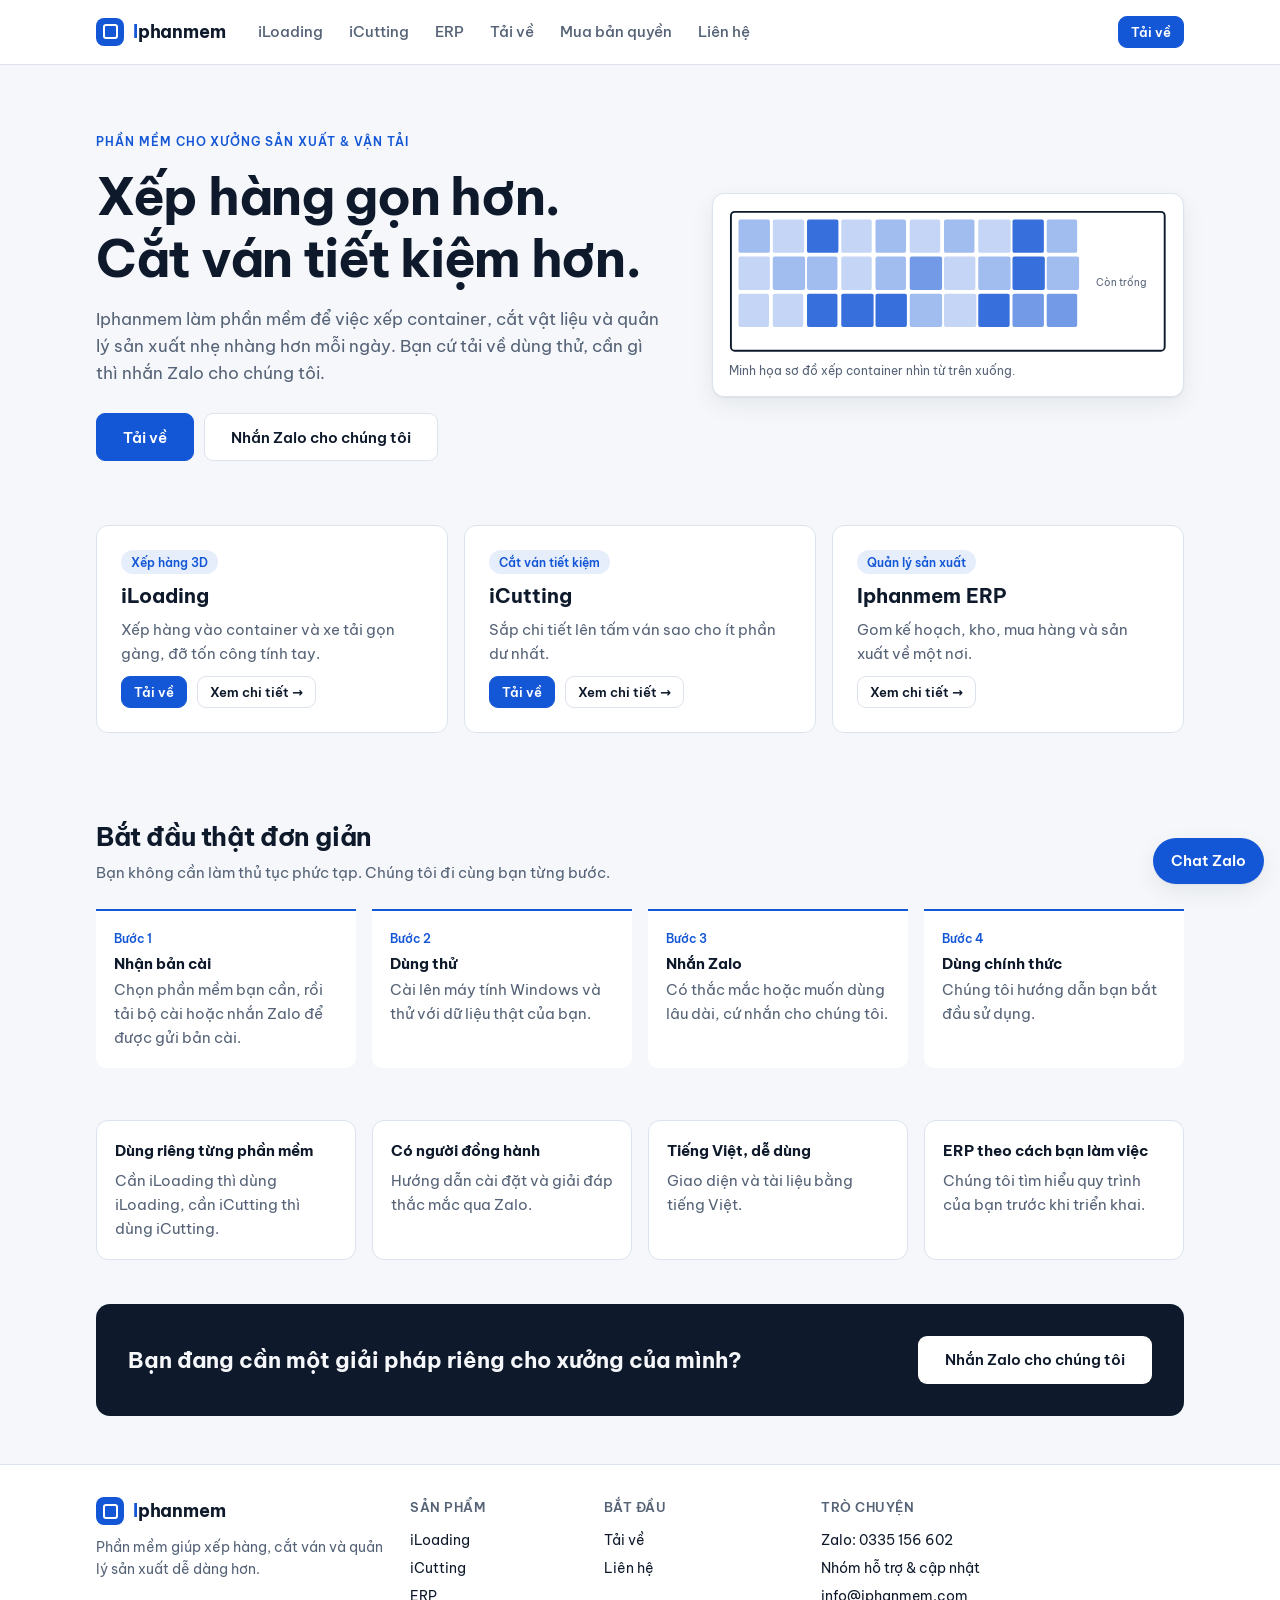
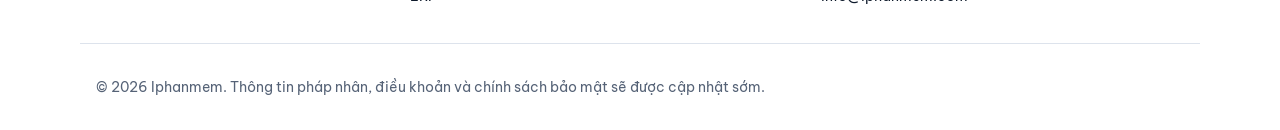
==== iphanmem-website/index.html @ 7099419e "website: them lien ket nhom Zalo ho tro va cap nhat (footer + trang lien he) Co-Authored-By: Claude " ====
<!doctype html>
<html lang="vi">
<head>
<meta charset="utf-8">
<meta name="viewport" content="width=device-width,initial-scale=1,viewport-fit=cover">
<title>Iphanmem | Phần mềm xếp hàng, cắt ván và quản lý sản xuất</title>
<meta name="description" content="Iphanmem làm phần mềm iLoading xếp container, iCutting cắt ván tiết kiệm và ERP quản lý sản xuất. Tải về dùng thử, cần gì nhắn Zalo.">
<link rel="canonical" href="https://iphanmem.com/">
<meta property="og:type" content="website"><meta property="og:locale" content="vi_VN">
<meta property="og:title" content="Iphanmem | Phần mềm xếp hàng, cắt ván và quản lý sản xuất"><meta property="og:description" content="Iphanmem làm phần mềm iLoading xếp container, iCutting cắt ván tiết kiệm và ERP quản lý sản xuất. Tải về dùng thử, cần gì nhắn Zalo."><meta property="og:url" content="https://iphanmem.com/">
<link rel="icon" href="favicon.svg" type="image/svg+xml">
<link rel="preconnect" href="https://fonts.googleapis.com"><link rel="preconnect" href="https://fonts.gstatic.com" crossorigin>
<link rel="stylesheet" href="https://fonts.googleapis.com/css2?family=Be+Vietnam+Pro:wght@400;500;600;700&family=JetBrains+Mono:wght@400;500&display=swap">
<link rel="stylesheet" href="style.css">
<script>document.documentElement.classList.add('js')</script>
</head>
<body>
<header class="site-h"><div class="wrap">
  <a class="logo" href="index.html"><i></i><span><b>I</b>phanmem</span></a>
  <nav id="nav" aria-label="Điều hướng chính"><a href="loading.html">iLoading</a><a href="cutting.html">iCutting</a><a href="erp.html">ERP</a><a href="download.html">Tải về</a><a href="mua.html">Mua bản quyền</a><a href="contact.html">Liên hệ</a></nav>
  <a class="btn primary sm cta-h" href="download.html">Tải về</a>
  <button class="btn sm menu-btn" aria-label="Mở menu" aria-expanded="false" aria-controls="nav">Menu</button>
</div></header>
<main>

<div class="wrap hero">
  <div>
    <span class="eyebrow">Phần mềm cho xưởng sản xuất &amp; vận tải</span>
    <h1>Xếp hàng gọn hơn. Cắt ván tiết kiệm hơn.</h1>
    <p class="lead">Iphanmem làm phần mềm để việc xếp container, cắt vật liệu và quản lý sản xuất nhẹ nhàng hơn mỗi ngày. Bạn cứ tải về dùng thử, cần gì thì nhắn Zalo cho chúng tôi.</p>
    <div class="row" style="margin-top:26px"><a class="btn primary lg" href="download.html">Tải về</a><a class="btn lg" href="https://zalo.me/0335156602" target="_blank" rel="noopener">Nhắn Zalo cho chúng tôi</a></div>
  </div>
  <div class="card viz"><svg viewBox="0 0 460 150" role="img" aria-label="Sơ đồ nhìn từ trên xuống của một container được xếp kiện"><rect x="2" y="2" width="456" height="146" rx="4" fill="var(--surface)" stroke="var(--ink)" stroke-width="2"/><rect x="10" y="10" width="33" height="35" rx="2" fill="var(--accent)" fill-opacity="0.4"/><rect x="10" y="49" width="33" height="35" rx="2" fill="var(--accent)" fill-opacity="0.25"/><rect x="10" y="88" width="32" height="35" rx="2" fill="var(--accent)" fill-opacity="0.25"/><rect x="46" y="10" width="33" height="35" rx="2" fill="var(--accent)" fill-opacity="0.25"/><rect x="46" y="49" width="34" height="35" rx="2" fill="var(--accent)" fill-opacity="0.4"/><rect x="46" y="88" width="32" height="35" rx="2" fill="var(--accent)" fill-opacity="0.25"/><rect x="82" y="10" width="33" height="35" rx="2" fill="var(--accent)" fill-opacity="0.85"/><rect x="82" y="49" width="32" height="35" rx="2" fill="var(--accent)" fill-opacity="0.4"/><rect x="82" y="88" width="32" height="35" rx="2" fill="var(--accent)" fill-opacity="0.85"/><rect x="118" y="10" width="32" height="35" rx="2" fill="var(--accent)" fill-opacity="0.25"/><rect x="118" y="49" width="32" height="35" rx="2" fill="var(--accent)" fill-opacity="0.25"/><rect x="118" y="88" width="34" height="35" rx="2" fill="var(--accent)" fill-opacity="0.85"/><rect x="154" y="10" width="32" height="35" rx="2" fill="var(--accent)" fill-opacity="0.4"/><rect x="154" y="49" width="32" height="35" rx="2" fill="var(--accent)" fill-opacity="0.4"/><rect x="154" y="88" width="33" height="35" rx="2" fill="var(--accent)" fill-opacity="0.85"/><rect x="190" y="10" width="32" height="35" rx="2" fill="var(--accent)" fill-opacity="0.25"/><rect x="190" y="49" width="34" height="35" rx="2" fill="var(--accent)" fill-opacity="0.6"/><rect x="190" y="88" width="34" height="35" rx="2" fill="var(--accent)" fill-opacity="0.4"/><rect x="226" y="10" width="32" height="35" rx="2" fill="var(--accent)" fill-opacity="0.4"/><rect x="226" y="49" width="33" height="35" rx="2" fill="var(--accent)" fill-opacity="0.25"/><rect x="226" y="88" width="34" height="35" rx="2" fill="var(--accent)" fill-opacity="0.25"/><rect x="262" y="10" width="34" height="35" rx="2" fill="var(--accent)" fill-opacity="0.25"/><rect x="262" y="49" width="34" height="35" rx="2" fill="var(--accent)" fill-opacity="0.4"/><rect x="262" y="88" width="33" height="35" rx="2" fill="var(--accent)" fill-opacity="0.85"/><rect x="298" y="10" width="33" height="35" rx="2" fill="var(--accent)" fill-opacity="0.85"/><rect x="298" y="49" width="34" height="35" rx="2" fill="var(--accent)" fill-opacity="0.85"/><rect x="298" y="88" width="33" height="35" rx="2" fill="var(--accent)" fill-opacity="0.6"/><rect x="334" y="10" width="32" height="35" rx="2" fill="var(--accent)" fill-opacity="0.4"/><rect x="334" y="49" width="34" height="35" rx="2" fill="var(--accent)" fill-opacity="0.4"/><rect x="334" y="88" width="32" height="35" rx="2" fill="var(--accent)" fill-opacity="0.6"/><text x="412" y="80" text-anchor="middle">Còn trống</text></svg><div class="cap">Minh họa sơ đồ xếp container nhìn từ trên xuống.</div></div>
</div>
<div class="wrap sec" style="padding-top:16px"><div class="grid g3"><div class="card pcard"><span class="pill">Xếp hàng 3D</span><h3>iLoading</h3><p class="muted">Xếp hàng vào container và xe tải gọn gàng, đỡ tốn công tính tay.</p><div class="row" style="margin-top:auto"><a class="btn primary sm" href="download.html#loading">Tải về</a><a class="btn sm" href="loading.html">Xem chi tiết →</a></div></div><div class="card pcard"><span class="pill">Cắt ván tiết kiệm</span><h3>iCutting</h3><p class="muted">Sắp chi tiết lên tấm ván sao cho ít phần dư nhất.</p><div class="row" style="margin-top:auto"><a class="btn primary sm" href="download.html#cutting">Tải về</a><a class="btn sm" href="cutting.html">Xem chi tiết →</a></div></div><div class="card pcard"><span class="pill">Quản lý sản xuất</span><h3>Iphanmem ERP</h3><p class="muted">Gom kế hoạch, kho, mua hàng và sản xuất về một nơi.</p><div class="row" style="margin-top:auto"><a class="btn sm" href="erp.html">Xem chi tiết →</a></div></div></div></div>
<div class="wrap sec">
  <h2>Bắt đầu thật đơn giản</h2>
  <p class="sub">Bạn không cần làm thủ tục phức tạp. Chúng tôi đi cùng bạn từng bước.</p>
  <ol class="steps">
    <li><b>Nhận bản cài</b><span>Chọn phần mềm bạn cần, rồi tải bộ cài hoặc nhắn Zalo để được gửi bản cài.</span></li>
    <li><b>Dùng thử</b><span>Cài lên máy tính Windows và thử với dữ liệu thật của bạn.</span></li>
    <li><b>Nhắn Zalo</b><span>Có thắc mắc hoặc muốn dùng lâu dài, cứ nhắn cho chúng tôi.</span></li>
    <li><b>Dùng chính thức</b><span>Chúng tôi hướng dẫn bạn bắt đầu sử dụng.</span></li>
  </ol>
</div>
<div class="wrap sec" style="padding-top:8px"><div class="grid g4">
  <div class="card feat"><b>Dùng riêng từng phần mềm</b><span>Cần iLoading thì dùng iLoading, cần iCutting thì dùng iCutting.</span></div>
  <div class="card feat"><b>Có người đồng hành</b><span>Hướng dẫn cài đặt và giải đáp thắc mắc qua Zalo.</span></div>
  <div class="card feat"><b>Tiếng Việt, dễ dùng</b><span>Giao diện và tài liệu bằng tiếng Việt.</span></div>
  <div class="card feat"><b>ERP theo cách bạn làm việc</b><span>Chúng tôi tìm hiểu quy trình của bạn trước khi triển khai.</span></div>
</div></div>
<div class="wrap"><div class="band"><h2>Bạn đang cần một giải pháp riêng cho xưởng của mình?</h2><a class="btn lg" href="https://zalo.me/0335156602" target="_blank" rel="noopener">Nhắn Zalo cho chúng tôi</a></div></div>

</main>
<footer class="foot">
  <div class="wrap">
    <div><a class="logo" style="padding:0" href="index.html"><i></i><span><b>I</b>phanmem</span></a>
      <p class="muted" style="margin-top:10px;max-width:34ch">Phần mềm giúp xếp hàng, cắt ván và quản lý sản xuất dễ dàng hơn.</p></div>
    <div><h4>Sản phẩm</h4><a href="loading.html">iLoading</a><a href="cutting.html">iCutting</a><a href="erp.html">ERP</a></div>
    <div><h4>Bắt đầu</h4><a href="download.html">Tải về</a><a href="contact.html">Liên hệ</a></div>
    <div><h4>Trò chuyện</h4><a href="https://zalo.me/0335156602" target="_blank" rel="noopener">Zalo: 0335 156 602</a><a href="https://zalo.me/g/lzfrenrwcuc4qvryt96q" target="_blank" rel="noopener">Nhóm hỗ trợ &amp; cập nhật</a><a href="mailto:info@iphanmem.com">info@iphanmem.com</a></div>
  </div>
  <div class="wrap legal">© 2026 Iphanmem. Thông tin pháp nhân, điều khoản và chính sách bảo mật sẽ được cập nhật sớm.</div>
</footer>
<a class="zalo-fab" href="https://zalo.me/0335156602" target="_blank" rel="noopener" aria-label="Nhắn Zalo cho Iphanmem">Chat Zalo</a>
<script src="script.js" defer></script>
</body>
</html>
---- iphanmem-website/style.css ----
/* Iphanmem — giao diện B2B: nền sáng, chữ đậm, màu nhấn xanh dương. Mọi màu là token; có bản tối theo hệ điều hành. */
:root{
  --bg:#f5f7fa; --surface:#fff; --surface2:#eef2f7; --ink:#0e1a2b; --muted:#566377; --line:#dde3ec;
  --accent:#1457d6; --accent-ink:#fff; --accent-soft:#e6eefc; --good:#0f7a4a; --good-bg:#e1f4ea;
  --shadow:0 1px 2px rgba(14,26,43,.06),0 8px 24px rgba(14,26,43,.07);
  --sans:'Be Vietnam Pro',system-ui,-apple-system,'Segoe UI',Roboto,sans-serif;
  --mono:'JetBrains Mono',ui-monospace,Consolas,monospace;
}
@media (prefers-color-scheme:dark){:root:not([data-theme="light"]){
  --bg:#0b121c; --surface:#131c29; --surface2:#1a2535; --ink:#e8eef7; --muted:#97a5ba; --line:#243349;
  --accent:#6a9bff; --accent-ink:#07142b; --accent-soft:#16294a; --good:#4fd18b; --good-bg:#11301f;
  --shadow:0 1px 2px rgba(0,0,0,.4),0 8px 24px rgba(0,0,0,.3); color-scheme:dark}}
:root[data-theme="dark"]{
  --bg:#0b121c; --surface:#131c29; --surface2:#1a2535; --ink:#e8eef7; --muted:#97a5ba; --line:#243349;
  --accent:#6a9bff; --accent-ink:#07142b; --accent-soft:#16294a; --good:#4fd18b; --good-bg:#11301f;
  --shadow:0 1px 2px rgba(0,0,0,.4),0 8px 24px rgba(0,0,0,.3); color-scheme:dark}
*{box-sizing:border-box}
html{scroll-behavior:smooth}
body{margin:0;background:var(--bg);color:var(--ink);font:400 15px/1.6 var(--sans)}
a{color:inherit;text-decoration:none}
h1,h2,h3{margin:0;line-height:1.2;text-wrap:balance}
p{margin:0}
img,svg{max-width:100%}
:focus-visible{outline:2px solid var(--accent);outline-offset:2px}
.wrap{max-width:1120px;margin-inline:auto;padding-inline:16px}
.muted{color:var(--muted)}
.eyebrow{font-size:12px;font-weight:600;letter-spacing:.08em;text-transform:uppercase;color:var(--accent)}
.mono{font-family:var(--mono);font-size:13px}
/* header */
.site-h{background:var(--surface);border-bottom:1px solid var(--line);position:sticky;top:0;z-index:10}
.site-h .wrap{display:flex;align-items:center;gap:20px;height:64px}
.logo{display:flex;align-items:center;gap:9px;font-weight:700;font-size:18px;letter-spacing:-.01em}
.logo i{width:28px;height:28px;border-radius:8px;background:var(--accent);display:grid;place-items:center}
.logo i::after{content:"";width:11px;height:11px;border:2px solid var(--accent-ink);border-radius:3px}
.logo b{color:var(--accent);font-weight:700}
.site-h nav{display:flex;gap:2px;flex:1}
.site-h nav a{padding:7px 12px;border-radius:8px;color:var(--muted);font-weight:500}
.site-h nav a:hover,.site-h nav a[aria-current]{color:var(--ink);background:var(--surface2)}
.site-h .menu-btn{display:none;margin-left:auto}
@media(max-width:820px){
  .site-h .menu-btn{display:inline-flex}
  .site-h .wrap{flex-wrap:wrap;height:auto;min-height:64px;padding-block:10px}
  .site-h nav{display:none;order:3;flex-basis:100%;flex-direction:column}
  .site-h nav.open{display:flex}
  .site-h .cta-h{display:none}
}
/* nút */
.btn{display:inline-flex;align-items:center;justify-content:center;gap:6px;height:40px;padding:0 18px;border-radius:9px;border:1px solid var(--line);background:var(--surface);color:var(--ink);font:600 14px var(--sans);cursor:pointer;white-space:nowrap}
.btn:hover{border-color:var(--accent)}
.btn.primary{background:var(--accent);border-color:var(--accent);color:var(--accent-ink)}
.btn.primary:hover{filter:brightness(1.08)}
.btn.lg{height:48px;padding:0 26px;font-size:15px}
.btn.sm{height:32px;padding:0 12px;font-size:13px}
.row{display:flex;gap:10px;flex-wrap:wrap;align-items:center}
.pill{display:inline-flex;align-items:center;height:24px;padding:0 10px;border-radius:99px;font-size:12px;font-weight:600;background:var(--accent-soft);color:var(--accent)}
/* bố cục */
.hero{padding-block:64px 48px;display:grid;grid-template-columns:minmax(0,1.1fr) minmax(0,.9fr);gap:40px;align-items:center}
.hero h1{font-size:clamp(32px,5vw,52px);font-weight:700;letter-spacing:-.025em;margin:12px 0 16px}
.hero .lead{font-size:17px;color:var(--muted);max-width:52ch}
.hero.compact{padding-block:48px 24px}
@media(max-width:860px){.hero{grid-template-columns:minmax(0,1fr);padding-block:36px 24px}}
.sec{padding-block:44px}
.sec h2{font-size:26px;font-weight:700;letter-spacing:-.015em;margin-bottom:8px}
.sec .sub{color:var(--muted);margin-bottom:24px;max-width:62ch}
.grid{display:grid;gap:16px}
.g2{grid-template-columns:repeat(2,minmax(0,1fr))}
.g3{grid-template-columns:repeat(3,minmax(0,1fr))}
.g4{grid-template-columns:repeat(4,minmax(0,1fr))}
@media(max-width:860px){.g3,.g4{grid-template-columns:repeat(2,minmax(0,1fr))}}
@media(max-width:600px){.g2,.g3,.g4{grid-template-columns:minmax(0,1fr)}}
.card{background:var(--surface);border:1px solid var(--line);border-radius:12px}
.card.pad{padding:22px}
.pcard{padding:24px;display:flex;flex-direction:column;gap:10px}
.pcard h3{font-size:20px}
.pcard .pill{align-self:flex-start}
.pcard .btn{align-self:flex-start;margin-top:auto}
.feat{padding:18px;display:flex;flex-direction:column;gap:6px}
.feat b{font-size:15px}
.feat span{color:var(--muted)}
.viz{padding:16px;box-shadow:var(--shadow)}
.viz svg{display:block;width:100%;height:auto}
.viz .cap{font-size:12px;color:var(--muted);margin-top:8px}
.steps{display:grid;grid-template-columns:repeat(4,minmax(0,1fr));gap:16px;list-style:none;padding:0;margin:0;counter-reset:s}
@media(max-width:860px){.steps{grid-template-columns:repeat(2,minmax(0,1fr))}}
@media(max-width:600px){.steps{grid-template-columns:minmax(0,1fr)}}
.steps li{counter-increment:s;padding:18px;border-top:2px solid var(--accent);background:var(--surface);border-radius:0 0 10px 10px}
.steps li::before{content:"Bước " counter(s);display:block;font-size:12px;font-weight:600;color:var(--accent);margin-bottom:4px}
.steps b{display:block;margin-bottom:2px}
.steps span{color:var(--muted)}
.band{background:var(--ink);color:var(--bg);border-radius:14px;padding:32px;display:flex;gap:20px;justify-content:space-between;align-items:center;flex-wrap:wrap}
.band h2{font-size:22px;margin:0}
.band .btn{border-color:transparent}
.ph{border:1.5px dashed var(--line);border-radius:12px;padding:28px;color:var(--muted);text-align:center;background:var(--surface2)}
.ph b{color:var(--ink)}
table{border-collapse:collapse;width:100%}
td,th{padding:10px 14px;text-align:left;border-top:1px solid var(--line)}
tr:first-child td{border-top:0}
td:first-child{color:var(--muted);width:38%}
details{border-bottom:1px solid var(--line);padding:14px 0}
details summary{cursor:pointer;font-weight:600}
details p{color:var(--muted);margin-top:8px;max-width:70ch}
/* bảng giá */
.seg{display:inline-flex;background:var(--surface2);border-radius:10px;padding:3px;gap:2px;flex-wrap:wrap}
.seg button{border:0;background:transparent;color:var(--muted);font:600 13.5px var(--sans);height:34px;padding:0 15px;border-radius:8px;cursor:pointer}
.seg button.on{background:var(--surface);color:var(--ink);box-shadow:var(--shadow)}
.js .panel:not(.on){display:none}
.bar-row{display:flex;justify-content:space-between;gap:12px;flex-wrap:wrap;align-items:center;margin-bottom:20px}
.plan{padding:24px;display:flex;flex-direction:column;gap:12px}
.plan.hl{border-color:var(--accent);box-shadow:0 0 0 1px var(--accent)}
.plan .price{font-size:30px;font-weight:700;letter-spacing:-.02em;font-variant-numeric:tabular-nums}
.plan .price small{font-size:13px;color:var(--muted);font-weight:500;letter-spacing:0}
.plan ul{list-style:none;padding:0;margin:0;display:grid;gap:8px}
.plan li{padding-left:22px;position:relative}
.plan li::before{content:"";position:absolute;left:3px;top:.5em;width:9px;height:5px;border-left:2px solid var(--accent);border-bottom:2px solid var(--accent);transform:rotate(-45deg)}
.plan .btn{margin-top:auto}
.old{color:var(--muted);text-decoration:line-through;font-size:13px}
/* form */
form.card{display:grid;gap:14px}
label.f{display:grid;gap:5px;font-weight:500;font-size:13.5px}
input,select,textarea{font:inherit;color:var(--ink);background:var(--surface);border:1px solid var(--line);border-radius:8px;padding:9px 12px;width:100%;max-width:100%}
.notice{padding:12px 16px;border-radius:10px;background:var(--accent-soft);color:var(--accent);font-weight:500}
/* footer */
.foot{margin-top:48px;border-top:1px solid var(--line);background:var(--surface)}
.foot .wrap{padding-block:32px;display:grid;grid-template-columns:1.4fr repeat(3,1fr);gap:24px;font-size:14px}
@media(max-width:700px){.foot .wrap{grid-template-columns:minmax(0,1fr) minmax(0,1fr)}}
.foot h4{margin:0 0 8px;font-size:13px;color:var(--muted);font-weight:600;letter-spacing:.04em;text-transform:uppercase}
.foot a{display:block;padding:3px 0;color:var(--ink)}
.foot a:hover{color:var(--accent)}
.legal{border-top:1px solid var(--line);padding-block:14px;color:var(--muted);font-size:13px}
svg text{font-family:var(--sans);fill:var(--muted);font-size:11px}
@media(prefers-reduced-motion:reduce){html{scroll-behavior:auto}}
/* giá IB và trang tải xuống */
.logo b{color:var(--accent)}
.ibprice{font-size:15px;color:var(--muted);font-weight:500}
.ibprice span{font-size:34px;font-weight:700;color:var(--ink);letter-spacing:-.02em;margin-left:4px}
.meta{display:grid;grid-template-columns:repeat(2,minmax(0,1fr));gap:12px 16px;margin:16px 0}
.meta div{min-width:0}
.meta dt{font-size:12px;color:var(--muted)}
.meta dd{margin:0;font-weight:600;font-variant-numeric:tabular-nums}
.hashrow{display:flex;gap:10px;align-items:center;flex-wrap:wrap;padding:10px 12px;background:var(--surface2);border-radius:8px}
.hashrow code{flex:1;min-width:0;overflow-wrap:anywhere}
.btn[aria-disabled="true"]{opacity:.55;pointer-events:none}
.rel ul{margin:8px 0 0;padding-left:18px}
.code{margin:16px 0 0;padding:14px 16px;background:var(--surface2);border:1px solid var(--line);border-radius:10px;overflow-x:auto}
.rel{scroll-margin-top:84px}
/* nút Zalo nổi */
.zalo-fab{position:fixed;right:16px;bottom:calc(16px + env(safe-area-inset-bottom,0px));z-index:15;background:var(--accent);color:var(--accent-ink);font-weight:600;padding:11px 18px;border-radius:99px;box-shadow:var(--shadow)}
.zalo-fab:hover{filter:brightness(1.08)}
/* chân trang: không để email dài làm tràn ngang trên điện thoại */
.foot .wrap>div{min-width:0}
.foot .wrap{grid-template-columns:1.2fr .7fr .8fr 1.5fr}
@media(max-width:900px){.foot .wrap{grid-template-columns:repeat(2,minmax(0,1fr))}}
@media(max-width:520px){.foot .wrap{grid-template-columns:minmax(0,1fr)}.foot a{overflow-wrap:anywhere}}
.foot .wrap.legal{display:block}
.foot a.logo{display:flex}
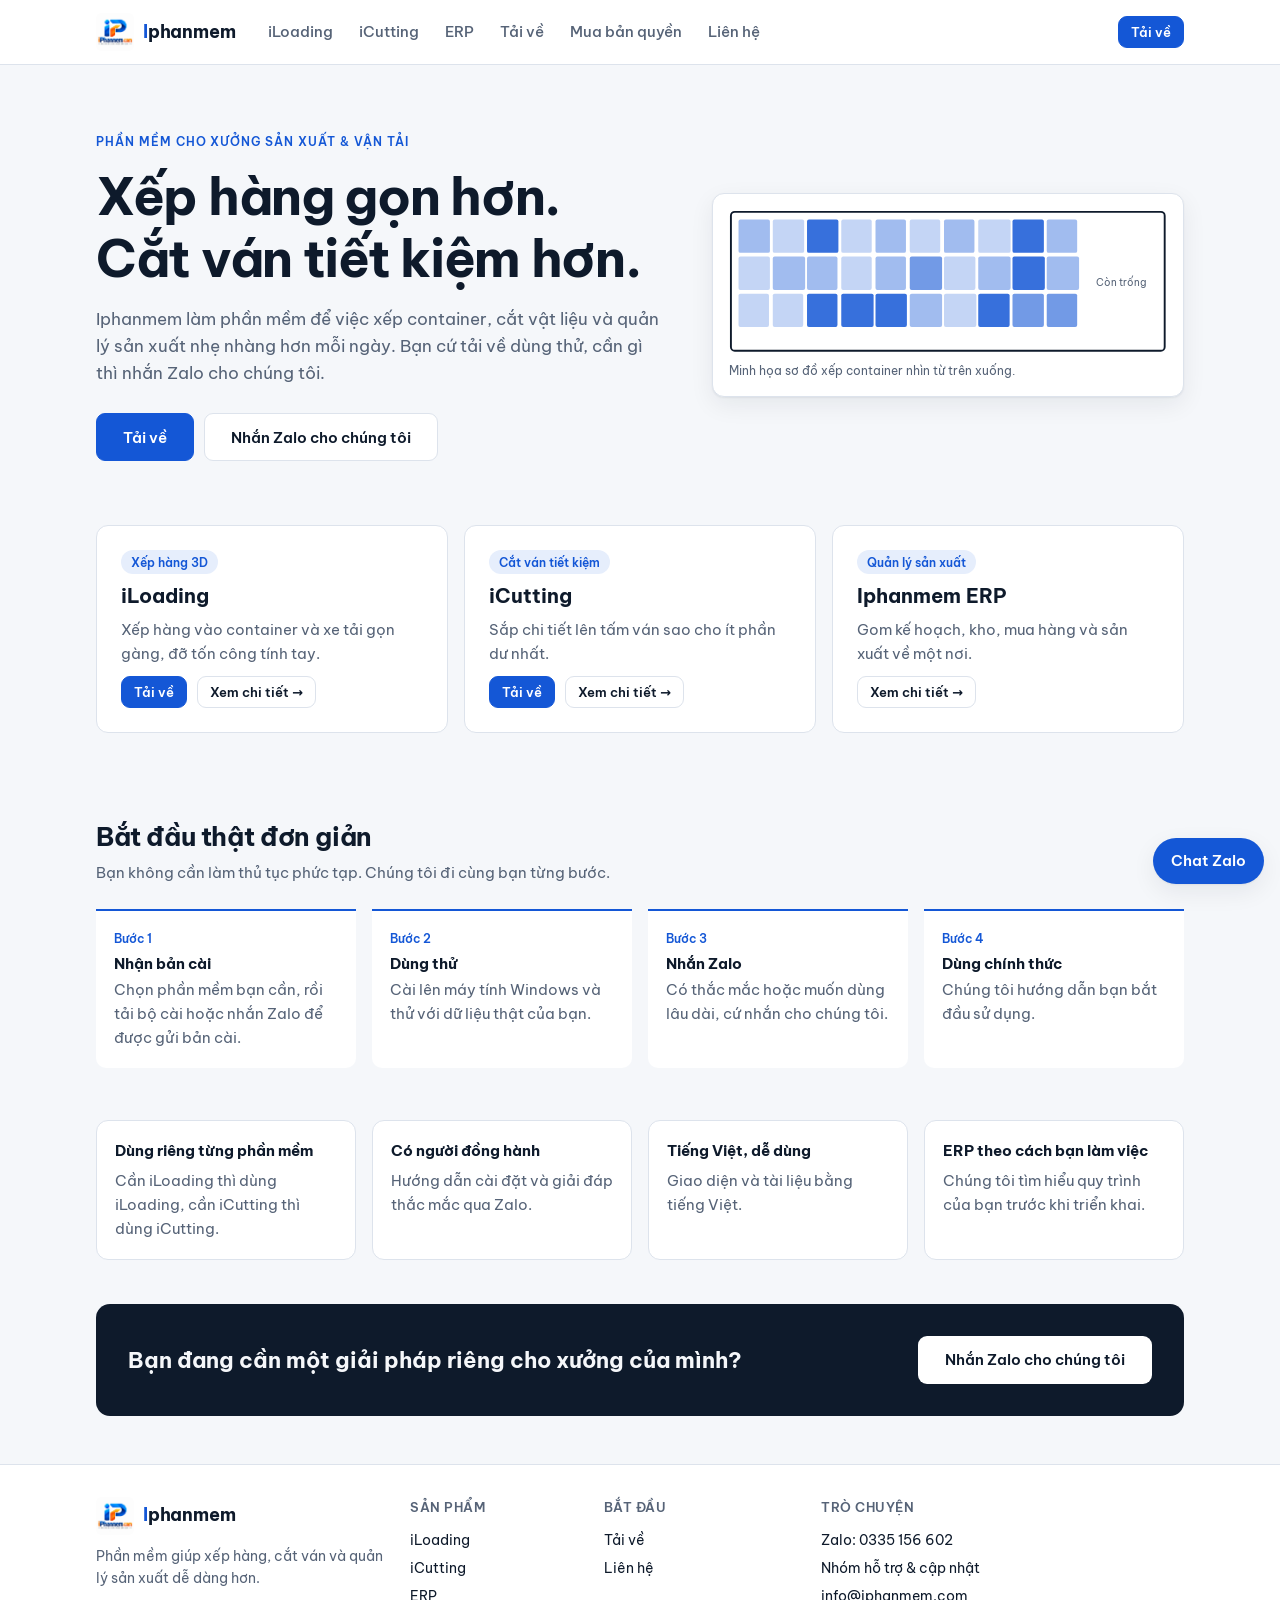
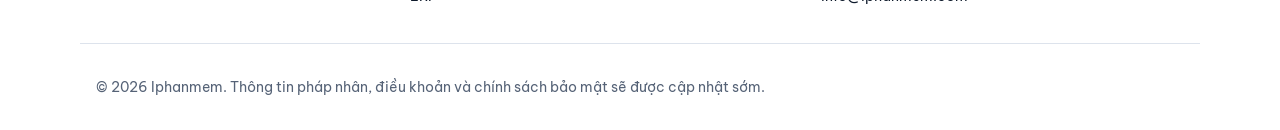
==== commit 2527c1ab: "Use iPhanMem logo across website" ====
--- a/iphanmem-website/index.html
+++ b/iphanmem-website/index.html
@@ -16,7 +16,7 @@
 </head>
 <body>
 <header class="site-h"><div class="wrap">
-  <a class="logo" href="index.html"><i></i><span><b>I</b>phanmem</span></a>
+  <a class="logo" href="index.html"><img src="iphanmem-logo.png" alt="" width="38" height="38" style="object-fit:contain;border-radius:6px"><span><b>I</b>phanmem</span></a>
   <nav id="nav" aria-label="Điều hướng chính"><a href="loading.html">iLoading</a><a href="cutting.html">iCutting</a><a href="erp.html">ERP</a><a href="download.html">Tải về</a><a href="mua.html">Mua bản quyền</a><a href="contact.html">Liên hệ</a></nav>
   <a class="btn primary sm cta-h" href="download.html">Tải về</a>
   <button class="btn sm menu-btn" aria-label="Mở menu" aria-expanded="false" aria-controls="nav">Menu</button>
@@ -54,7 +54,7 @@
 </main>
 <footer class="foot">
   <div class="wrap">
-    <div><a class="logo" style="padding:0" href="index.html"><i></i><span><b>I</b>phanmem</span></a>
+    <div><a class="logo" style="padding:0" href="index.html"><img src="iphanmem-logo.png" alt="" width="38" height="38" style="object-fit:contain;border-radius:6px"><span><b>I</b>phanmem</span></a>
       <p class="muted" style="margin-top:10px;max-width:34ch">Phần mềm giúp xếp hàng, cắt ván và quản lý sản xuất dễ dàng hơn.</p></div>
     <div><h4>Sản phẩm</h4><a href="loading.html">iLoading</a><a href="cutting.html">iCutting</a><a href="erp.html">ERP</a></div>
     <div><h4>Bắt đầu</h4><a href="download.html">Tải về</a><a href="contact.html">Liên hệ</a></div>
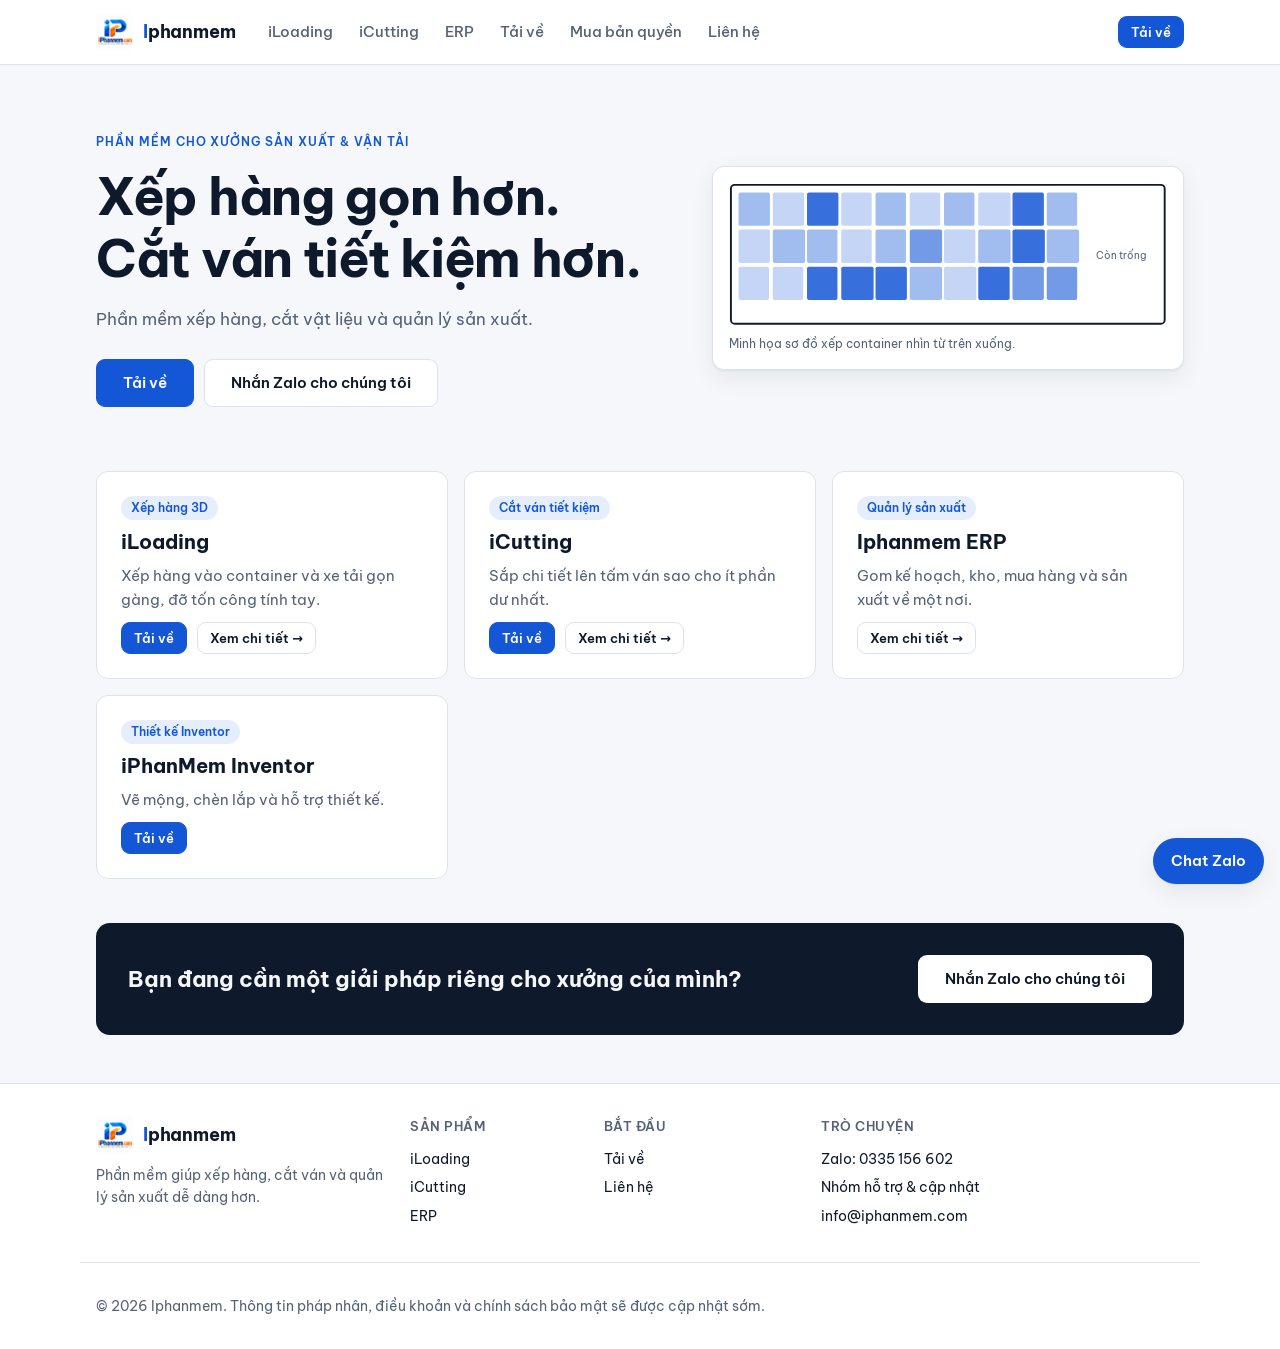
==== commit 74170582: "Simplify website product descriptions" ====
--- a/iphanmem-website/index.html
+++ b/iphanmem-website/index.html
@@ -27,28 +27,12 @@
   <div>
     <span class="eyebrow">Phần mềm cho xưởng sản xuất &amp; vận tải</span>
     <h1>Xếp hàng gọn hơn. Cắt ván tiết kiệm hơn.</h1>
-    <p class="lead">Iphanmem làm phần mềm để việc xếp container, cắt vật liệu và quản lý sản xuất nhẹ nhàng hơn mỗi ngày. Bạn cứ tải về dùng thử, cần gì thì nhắn Zalo cho chúng tôi.</p>
+    <p class="lead">Phần mềm xếp hàng, cắt vật liệu và quản lý sản xuất.</p>
     <div class="row" style="margin-top:26px"><a class="btn primary lg" href="download.html">Tải về</a><a class="btn lg" href="https://zalo.me/0335156602" target="_blank" rel="noopener">Nhắn Zalo cho chúng tôi</a></div>
   </div>
   <div class="card viz"><svg viewBox="0 0 460 150" role="img" aria-label="Sơ đồ nhìn từ trên xuống của một container được xếp kiện"><rect x="2" y="2" width="456" height="146" rx="4" fill="var(--surface)" stroke="var(--ink)" stroke-width="2"/><rect x="10" y="10" width="33" height="35" rx="2" fill="var(--accent)" fill-opacity="0.4"/><rect x="10" y="49" width="33" height="35" rx="2" fill="var(--accent)" fill-opacity="0.25"/><rect x="10" y="88" width="32" height="35" rx="2" fill="var(--accent)" fill-opacity="0.25"/><rect x="46" y="10" width="33" height="35" rx="2" fill="var(--accent)" fill-opacity="0.25"/><rect x="46" y="49" width="34" height="35" rx="2" fill="var(--accent)" fill-opacity="0.4"/><rect x="46" y="88" width="32" height="35" rx="2" fill="var(--accent)" fill-opacity="0.25"/><rect x="82" y="10" width="33" height="35" rx="2" fill="var(--accent)" fill-opacity="0.85"/><rect x="82" y="49" width="32" height="35" rx="2" fill="var(--accent)" fill-opacity="0.4"/><rect x="82" y="88" width="32" height="35" rx="2" fill="var(--accent)" fill-opacity="0.85"/><rect x="118" y="10" width="32" height="35" rx="2" fill="var(--accent)" fill-opacity="0.25"/><rect x="118" y="49" width="32" height="35" rx="2" fill="var(--accent)" fill-opacity="0.25"/><rect x="118" y="88" width="34" height="35" rx="2" fill="var(--accent)" fill-opacity="0.85"/><rect x="154" y="10" width="32" height="35" rx="2" fill="var(--accent)" fill-opacity="0.4"/><rect x="154" y="49" width="32" height="35" rx="2" fill="var(--accent)" fill-opacity="0.4"/><rect x="154" y="88" width="33" height="35" rx="2" fill="var(--accent)" fill-opacity="0.85"/><rect x="190" y="10" width="32" height="35" rx="2" fill="var(--accent)" fill-opacity="0.25"/><rect x="190" y="49" width="34" height="35" rx="2" fill="var(--accent)" fill-opacity="0.6"/><rect x="190" y="88" width="34" height="35" rx="2" fill="var(--accent)" fill-opacity="0.4"/><rect x="226" y="10" width="32" height="35" rx="2" fill="var(--accent)" fill-opacity="0.4"/><rect x="226" y="49" width="33" height="35" rx="2" fill="var(--accent)" fill-opacity="0.25"/><rect x="226" y="88" width="34" height="35" rx="2" fill="var(--accent)" fill-opacity="0.25"/><rect x="262" y="10" width="34" height="35" rx="2" fill="var(--accent)" fill-opacity="0.25"/><rect x="262" y="49" width="34" height="35" rx="2" fill="var(--accent)" fill-opacity="0.4"/><rect x="262" y="88" width="33" height="35" rx="2" fill="var(--accent)" fill-opacity="0.85"/><rect x="298" y="10" width="33" height="35" rx="2" fill="var(--accent)" fill-opacity="0.85"/><rect x="298" y="49" width="34" height="35" rx="2" fill="var(--accent)" fill-opacity="0.85"/><rect x="298" y="88" width="33" height="35" rx="2" fill="var(--accent)" fill-opacity="0.6"/><rect x="334" y="10" width="32" height="35" rx="2" fill="var(--accent)" fill-opacity="0.4"/><rect x="334" y="49" width="34" height="35" rx="2" fill="var(--accent)" fill-opacity="0.4"/><rect x="334" y="88" width="32" height="35" rx="2" fill="var(--accent)" fill-opacity="0.6"/><text x="412" y="80" text-anchor="middle">Còn trống</text></svg><div class="cap">Minh họa sơ đồ xếp container nhìn từ trên xuống.</div></div>
 </div>
-<div class="wrap sec" style="padding-top:16px"><div class="grid g3"><div class="card pcard"><span class="pill">Xếp hàng 3D</span><h3>iLoading</h3><p class="muted">Xếp hàng vào container và xe tải gọn gàng, đỡ tốn công tính tay.</p><div class="row" style="margin-top:auto"><a class="btn primary sm" href="download.html#loading">Tải về</a><a class="btn sm" href="loading.html">Xem chi tiết →</a></div></div><div class="card pcard"><span class="pill">Cắt ván tiết kiệm</span><h3>iCutting</h3><p class="muted">Sắp chi tiết lên tấm ván sao cho ít phần dư nhất.</p><div class="row" style="margin-top:auto"><a class="btn primary sm" href="download.html#cutting">Tải về</a><a class="btn sm" href="cutting.html">Xem chi tiết →</a></div></div><div class="card pcard"><span class="pill">Quản lý sản xuất</span><h3>Iphanmem ERP</h3><p class="muted">Gom kế hoạch, kho, mua hàng và sản xuất về một nơi.</p><div class="row" style="margin-top:auto"><a class="btn sm" href="erp.html">Xem chi tiết →</a></div></div></div></div>
-<div class="wrap sec">
-  <h2>Bắt đầu thật đơn giản</h2>
-  <p class="sub">Bạn không cần làm thủ tục phức tạp. Chúng tôi đi cùng bạn từng bước.</p>
-  <ol class="steps">
-    <li><b>Nhận bản cài</b><span>Chọn phần mềm bạn cần, rồi tải bộ cài hoặc nhắn Zalo để được gửi bản cài.</span></li>
-    <li><b>Dùng thử</b><span>Cài lên máy tính Windows và thử với dữ liệu thật của bạn.</span></li>
-    <li><b>Nhắn Zalo</b><span>Có thắc mắc hoặc muốn dùng lâu dài, cứ nhắn cho chúng tôi.</span></li>
-    <li><b>Dùng chính thức</b><span>Chúng tôi hướng dẫn bạn bắt đầu sử dụng.</span></li>
-  </ol>
-</div>
-<div class="wrap sec" style="padding-top:8px"><div class="grid g4">
-  <div class="card feat"><b>Dùng riêng từng phần mềm</b><span>Cần iLoading thì dùng iLoading, cần iCutting thì dùng iCutting.</span></div>
-  <div class="card feat"><b>Có người đồng hành</b><span>Hướng dẫn cài đặt và giải đáp thắc mắc qua Zalo.</span></div>
-  <div class="card feat"><b>Tiếng Việt, dễ dùng</b><span>Giao diện và tài liệu bằng tiếng Việt.</span></div>
-  <div class="card feat"><b>ERP theo cách bạn làm việc</b><span>Chúng tôi tìm hiểu quy trình của bạn trước khi triển khai.</span></div>
-</div></div>
+<div class="wrap sec" style="padding-top:16px"><div class="grid g3"><div class="card pcard"><span class="pill">Xếp hàng 3D</span><h3>iLoading</h3><p class="muted">Xếp hàng vào container và xe tải gọn gàng, đỡ tốn công tính tay.</p><div class="row" style="margin-top:auto"><a class="btn primary sm" href="download.html#loading">Tải về</a><a class="btn sm" href="loading.html">Xem chi tiết →</a></div></div><div class="card pcard"><span class="pill">Cắt ván tiết kiệm</span><h3>iCutting</h3><p class="muted">Sắp chi tiết lên tấm ván sao cho ít phần dư nhất.</p><div class="row" style="margin-top:auto"><a class="btn primary sm" href="download.html#cutting">Tải về</a><a class="btn sm" href="cutting.html">Xem chi tiết →</a></div></div><div class="card pcard"><span class="pill">Quản lý sản xuất</span><h3>Iphanmem ERP</h3><p class="muted">Gom kế hoạch, kho, mua hàng và sản xuất về một nơi.</p><div class="row" style="margin-top:auto"><a class="btn sm" href="erp.html">Xem chi tiết →</a></div></div><div class="card pcard"><span class="pill">Thiết kế Inventor</span><h3>iPhanMem Inventor</h3><p class="muted">Vẽ mộng, chèn lắp và hỗ trợ thiết kế.</p><div class="row" style="margin-top:auto"><a class="btn primary sm" href="download.html#inventor">Tải về</a></div></div></div></div>
 <div class="wrap"><div class="band"><h2>Bạn đang cần một giải pháp riêng cho xưởng của mình?</h2><a class="btn lg" href="https://zalo.me/0335156602" target="_blank" rel="noopener">Nhắn Zalo cho chúng tôi</a></div></div>
 
 </main>
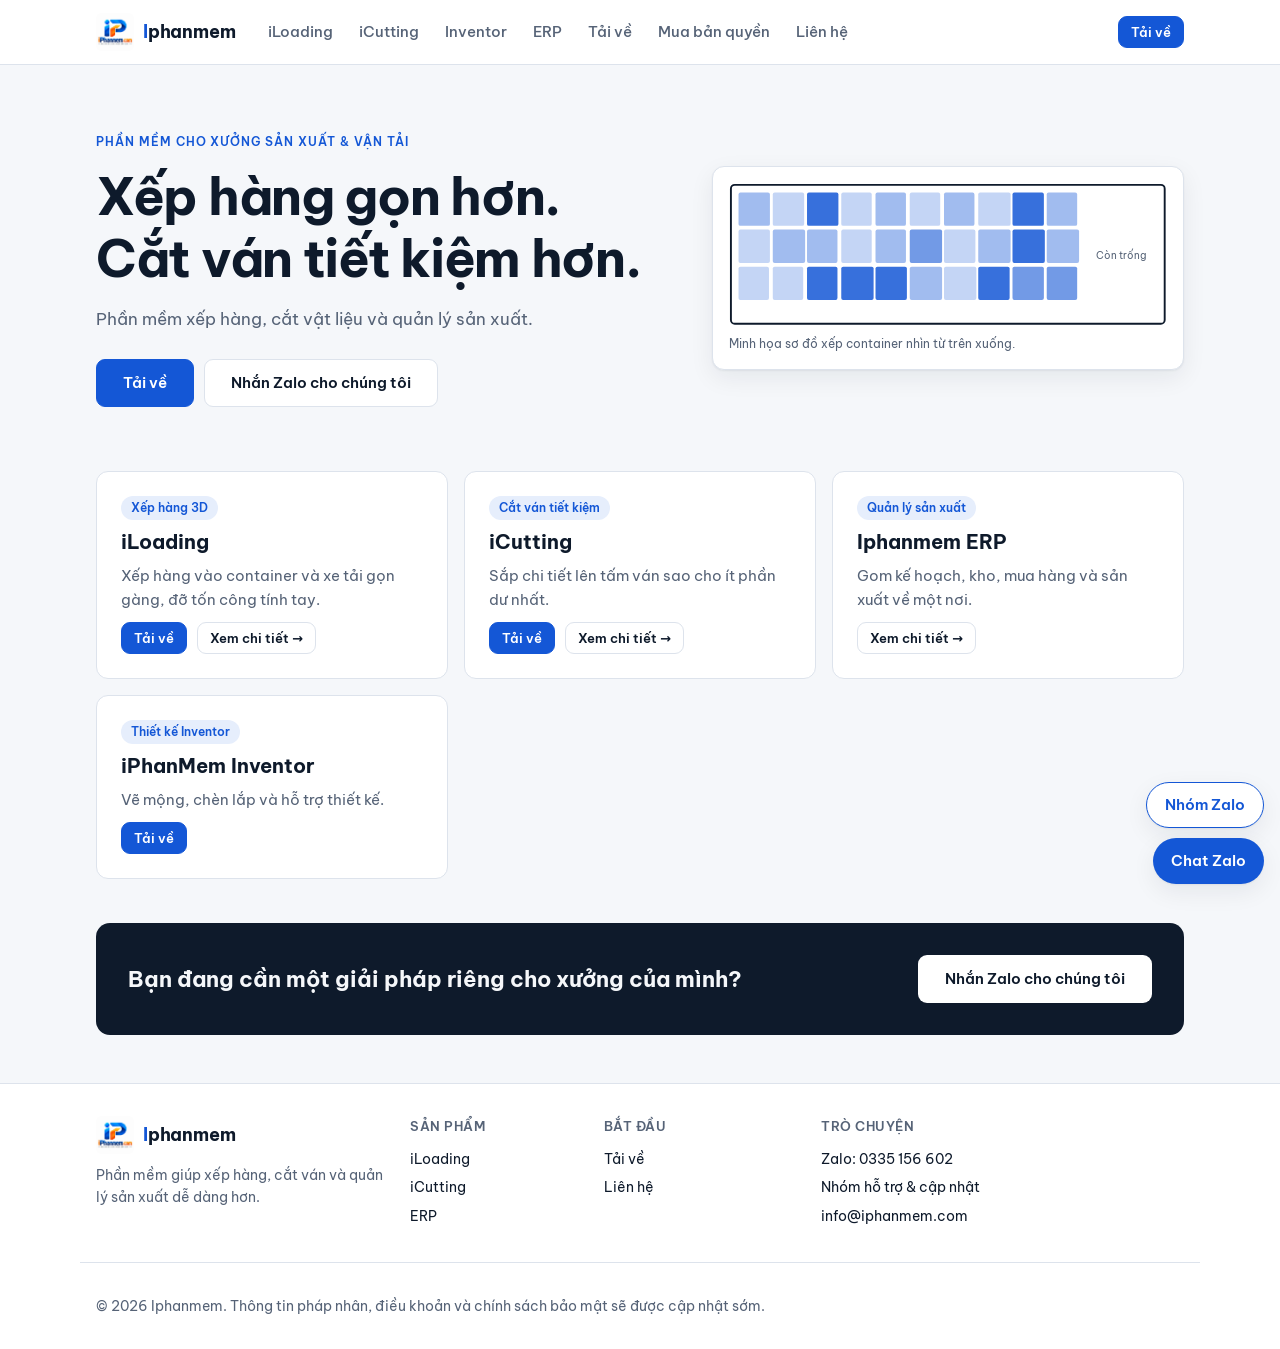
==== commit 171b2a00: "Add Inventor navigation and Zalo group" ====
--- a/iphanmem-website/index.html
+++ b/iphanmem-website/index.html
@@ -17,7 +17,7 @@
 <body>
 <header class="site-h"><div class="wrap">
   <a class="logo" href="index.html"><img src="iphanmem-logo.png" alt="" width="38" height="38" style="object-fit:contain;border-radius:6px"><span><b>I</b>phanmem</span></a>
-  <nav id="nav" aria-label="Điều hướng chính"><a href="loading.html">iLoading</a><a href="cutting.html">iCutting</a><a href="erp.html">ERP</a><a href="download.html">Tải về</a><a href="mua.html">Mua bản quyền</a><a href="contact.html">Liên hệ</a></nav>
+  <nav id="nav" aria-label="Điều hướng chính"><a href="loading.html">iLoading</a><a href="cutting.html">iCutting</a><a href="inventor.html">Inventor</a><a href="erp.html">ERP</a><a href="download.html">Tải về</a><a href="mua.html">Mua bản quyền</a><a href="contact.html">Liên hệ</a></nav>
   <a class="btn primary sm cta-h" href="download.html">Tải về</a>
   <button class="btn sm menu-btn" aria-label="Mở menu" aria-expanded="false" aria-controls="nav">Menu</button>
 </div></header>
@@ -46,6 +46,7 @@
   </div>
   <div class="wrap legal">© 2026 Iphanmem. Thông tin pháp nhân, điều khoản và chính sách bảo mật sẽ được cập nhật sớm.</div>
 </footer>
+<a class="zalo-group-fab" href="https://zalo.me/g/lzfrenrwcuc4qvryt96q" target="_blank" rel="noopener">Nhóm Zalo</a>
 <a class="zalo-fab" href="https://zalo.me/0335156602" target="_blank" rel="noopener" aria-label="Nhắn Zalo cho Iphanmem">Chat Zalo</a>
 <script src="script.js" defer></script>
 </body>
--- a/iphanmem-website/style.css
+++ b/iphanmem-website/style.css
@@ -153,3 +153,4 @@
 @media(max-width:520px){.foot .wrap{grid-template-columns:minmax(0,1fr)}.foot a{overflow-wrap:anywhere}}
 .foot .wrap.legal{display:block}
 .foot a.logo{display:flex}
+.zalo-group-fab{position:fixed;right:16px;bottom:calc(72px + env(safe-area-inset-bottom,0px));z-index:15;background:#fff;color:var(--accent);border:1px solid var(--accent);font-weight:600;padding:10px 18px;border-radius:99px;box-shadow:var(--shadow)}
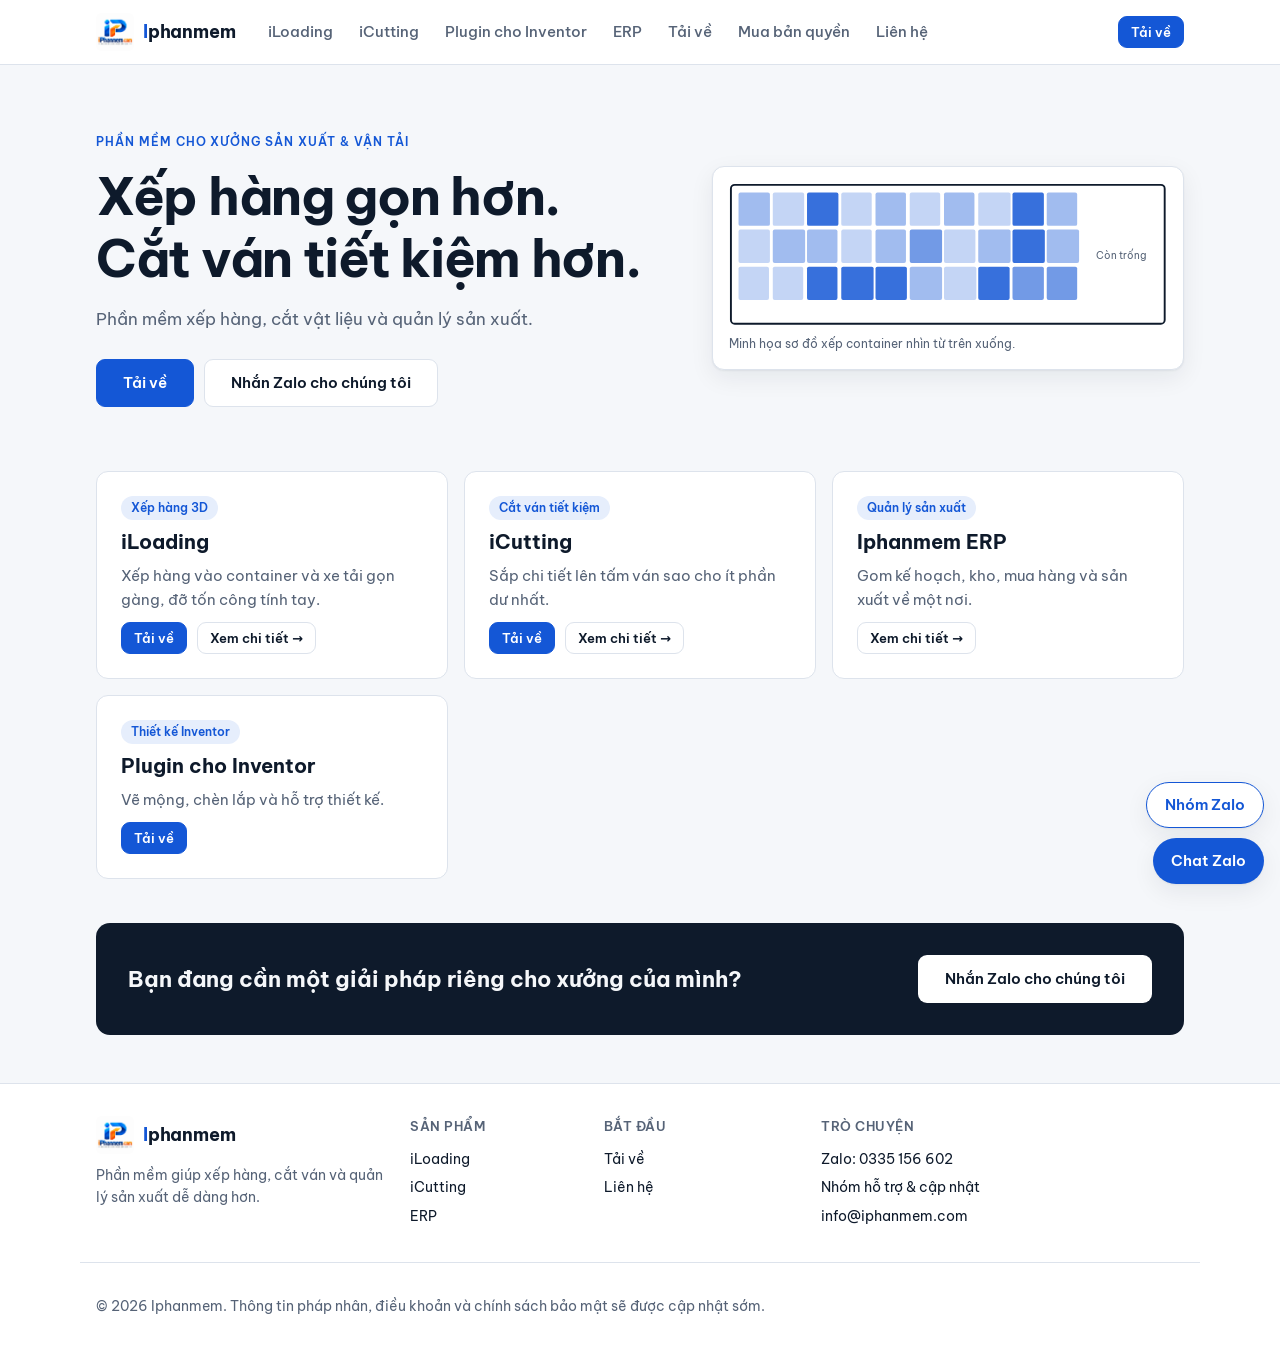
==== commit 729dd859: "Clarify Inventor plugin name" ====
--- a/iphanmem-website/index.html
+++ b/iphanmem-website/index.html
@@ -17,7 +17,7 @@
 <body>
 <header class="site-h"><div class="wrap">
   <a class="logo" href="index.html"><img src="iphanmem-logo.png" alt="" width="38" height="38" style="object-fit:contain;border-radius:6px"><span><b>I</b>phanmem</span></a>
-  <nav id="nav" aria-label="Điều hướng chính"><a href="loading.html">iLoading</a><a href="cutting.html">iCutting</a><a href="inventor.html">Inventor</a><a href="erp.html">ERP</a><a href="download.html">Tải về</a><a href="mua.html">Mua bản quyền</a><a href="contact.html">Liên hệ</a></nav>
+  <nav id="nav" aria-label="Điều hướng chính"><a href="loading.html">iLoading</a><a href="cutting.html">iCutting</a><a href="inventor.html">Plugin cho Inventor</a><a href="erp.html">ERP</a><a href="download.html">Tải về</a><a href="mua.html">Mua bản quyền</a><a href="contact.html">Liên hệ</a></nav>
   <a class="btn primary sm cta-h" href="download.html">Tải về</a>
   <button class="btn sm menu-btn" aria-label="Mở menu" aria-expanded="false" aria-controls="nav">Menu</button>
 </div></header>
@@ -32,7 +32,7 @@
   </div>
   <div class="card viz"><svg viewBox="0 0 460 150" role="img" aria-label="Sơ đồ nhìn từ trên xuống của một container được xếp kiện"><rect x="2" y="2" width="456" height="146" rx="4" fill="var(--surface)" stroke="var(--ink)" stroke-width="2"/><rect x="10" y="10" width="33" height="35" rx="2" fill="var(--accent)" fill-opacity="0.4"/><rect x="10" y="49" width="33" height="35" rx="2" fill="var(--accent)" fill-opacity="0.25"/><rect x="10" y="88" width="32" height="35" rx="2" fill="var(--accent)" fill-opacity="0.25"/><rect x="46" y="10" width="33" height="35" rx="2" fill="var(--accent)" fill-opacity="0.25"/><rect x="46" y="49" width="34" height="35" rx="2" fill="var(--accent)" fill-opacity="0.4"/><rect x="46" y="88" width="32" height="35" rx="2" fill="var(--accent)" fill-opacity="0.25"/><rect x="82" y="10" width="33" height="35" rx="2" fill="var(--accent)" fill-opacity="0.85"/><rect x="82" y="49" width="32" height="35" rx="2" fill="var(--accent)" fill-opacity="0.4"/><rect x="82" y="88" width="32" height="35" rx="2" fill="var(--accent)" fill-opacity="0.85"/><rect x="118" y="10" width="32" height="35" rx="2" fill="var(--accent)" fill-opacity="0.25"/><rect x="118" y="49" width="32" height="35" rx="2" fill="var(--accent)" fill-opacity="0.25"/><rect x="118" y="88" width="34" height="35" rx="2" fill="var(--accent)" fill-opacity="0.85"/><rect x="154" y="10" width="32" height="35" rx="2" fill="var(--accent)" fill-opacity="0.4"/><rect x="154" y="49" width="32" height="35" rx="2" fill="var(--accent)" fill-opacity="0.4"/><rect x="154" y="88" width="33" height="35" rx="2" fill="var(--accent)" fill-opacity="0.85"/><rect x="190" y="10" width="32" height="35" rx="2" fill="var(--accent)" fill-opacity="0.25"/><rect x="190" y="49" width="34" height="35" rx="2" fill="var(--accent)" fill-opacity="0.6"/><rect x="190" y="88" width="34" height="35" rx="2" fill="var(--accent)" fill-opacity="0.4"/><rect x="226" y="10" width="32" height="35" rx="2" fill="var(--accent)" fill-opacity="0.4"/><rect x="226" y="49" width="33" height="35" rx="2" fill="var(--accent)" fill-opacity="0.25"/><rect x="226" y="88" width="34" height="35" rx="2" fill="var(--accent)" fill-opacity="0.25"/><rect x="262" y="10" width="34" height="35" rx="2" fill="var(--accent)" fill-opacity="0.25"/><rect x="262" y="49" width="34" height="35" rx="2" fill="var(--accent)" fill-opacity="0.4"/><rect x="262" y="88" width="33" height="35" rx="2" fill="var(--accent)" fill-opacity="0.85"/><rect x="298" y="10" width="33" height="35" rx="2" fill="var(--accent)" fill-opacity="0.85"/><rect x="298" y="49" width="34" height="35" rx="2" fill="var(--accent)" fill-opacity="0.85"/><rect x="298" y="88" width="33" height="35" rx="2" fill="var(--accent)" fill-opacity="0.6"/><rect x="334" y="10" width="32" height="35" rx="2" fill="var(--accent)" fill-opacity="0.4"/><rect x="334" y="49" width="34" height="35" rx="2" fill="var(--accent)" fill-opacity="0.4"/><rect x="334" y="88" width="32" height="35" rx="2" fill="var(--accent)" fill-opacity="0.6"/><text x="412" y="80" text-anchor="middle">Còn trống</text></svg><div class="cap">Minh họa sơ đồ xếp container nhìn từ trên xuống.</div></div>
 </div>
-<div class="wrap sec" style="padding-top:16px"><div class="grid g3"><div class="card pcard"><span class="pill">Xếp hàng 3D</span><h3>iLoading</h3><p class="muted">Xếp hàng vào container và xe tải gọn gàng, đỡ tốn công tính tay.</p><div class="row" style="margin-top:auto"><a class="btn primary sm" href="download.html#loading">Tải về</a><a class="btn sm" href="loading.html">Xem chi tiết →</a></div></div><div class="card pcard"><span class="pill">Cắt ván tiết kiệm</span><h3>iCutting</h3><p class="muted">Sắp chi tiết lên tấm ván sao cho ít phần dư nhất.</p><div class="row" style="margin-top:auto"><a class="btn primary sm" href="download.html#cutting">Tải về</a><a class="btn sm" href="cutting.html">Xem chi tiết →</a></div></div><div class="card pcard"><span class="pill">Quản lý sản xuất</span><h3>Iphanmem ERP</h3><p class="muted">Gom kế hoạch, kho, mua hàng và sản xuất về một nơi.</p><div class="row" style="margin-top:auto"><a class="btn sm" href="erp.html">Xem chi tiết →</a></div></div><div class="card pcard"><span class="pill">Thiết kế Inventor</span><h3>iPhanMem Inventor</h3><p class="muted">Vẽ mộng, chèn lắp và hỗ trợ thiết kế.</p><div class="row" style="margin-top:auto"><a class="btn primary sm" href="download.html#inventor">Tải về</a></div></div></div></div>
+<div class="wrap sec" style="padding-top:16px"><div class="grid g3"><div class="card pcard"><span class="pill">Xếp hàng 3D</span><h3>iLoading</h3><p class="muted">Xếp hàng vào container và xe tải gọn gàng, đỡ tốn công tính tay.</p><div class="row" style="margin-top:auto"><a class="btn primary sm" href="download.html#loading">Tải về</a><a class="btn sm" href="loading.html">Xem chi tiết →</a></div></div><div class="card pcard"><span class="pill">Cắt ván tiết kiệm</span><h3>iCutting</h3><p class="muted">Sắp chi tiết lên tấm ván sao cho ít phần dư nhất.</p><div class="row" style="margin-top:auto"><a class="btn primary sm" href="download.html#cutting">Tải về</a><a class="btn sm" href="cutting.html">Xem chi tiết →</a></div></div><div class="card pcard"><span class="pill">Quản lý sản xuất</span><h3>Iphanmem ERP</h3><p class="muted">Gom kế hoạch, kho, mua hàng và sản xuất về một nơi.</p><div class="row" style="margin-top:auto"><a class="btn sm" href="erp.html">Xem chi tiết →</a></div></div><div class="card pcard"><span class="pill">Thiết kế Inventor</span><h3>Plugin cho Inventor</h3><p class="muted">Vẽ mộng, chèn lắp và hỗ trợ thiết kế.</p><div class="row" style="margin-top:auto"><a class="btn primary sm" href="download.html#inventor">Tải về</a></div></div></div></div>
 <div class="wrap"><div class="band"><h2>Bạn đang cần một giải pháp riêng cho xưởng của mình?</h2><a class="btn lg" href="https://zalo.me/0335156602" target="_blank" rel="noopener">Nhắn Zalo cho chúng tôi</a></div></div>
 
 </main>
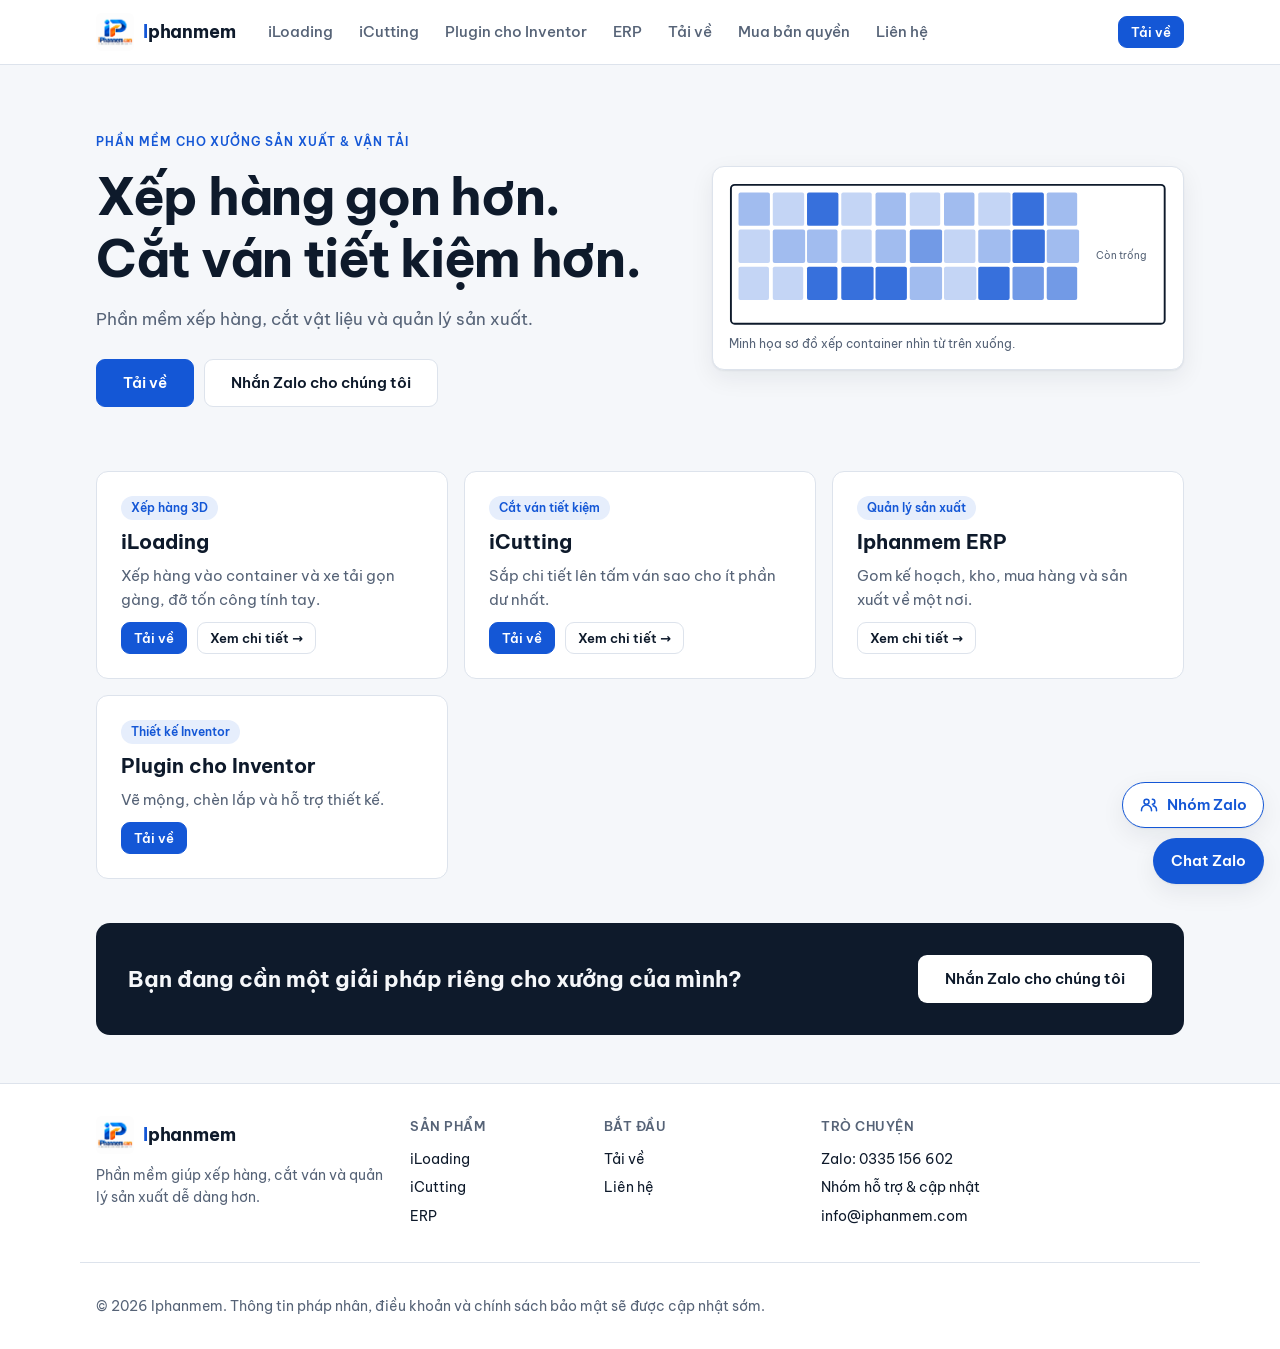
==== commit 8bd9e9c9: "Show Zalo group button with icon" ====
--- a/iphanmem-website/index.html
+++ b/iphanmem-website/index.html
@@ -11,7 +11,7 @@
 <link rel="icon" href="favicon.svg" type="image/svg+xml">
 <link rel="preconnect" href="https://fonts.googleapis.com"><link rel="preconnect" href="https://fonts.gstatic.com" crossorigin>
 <link rel="stylesheet" href="https://fonts.googleapis.com/css2?family=Be+Vietnam+Pro:wght@400;500;600;700&family=JetBrains+Mono:wght@400;500&display=swap">
-<link rel="stylesheet" href="style.css">
+<link rel="stylesheet" href="style.css?v=2">
 <script>document.documentElement.classList.add('js')</script>
 </head>
 <body>
@@ -46,7 +46,7 @@
   </div>
   <div class="wrap legal">© 2026 Iphanmem. Thông tin pháp nhân, điều khoản và chính sách bảo mật sẽ được cập nhật sớm.</div>
 </footer>
-<a class="zalo-group-fab" href="https://zalo.me/g/lzfrenrwcuc4qvryt96q" target="_blank" rel="noopener">Nhóm Zalo</a>
+<a class="zalo-group-fab" href="https://zalo.me/g/lzfrenrwcuc4qvryt96q" target="_blank" rel="noopener" aria-label="Vào nhóm hỗ trợ Zalo"><svg aria-hidden="true" width="20" height="20" viewBox="0 0 24 24" fill="none" stroke="currentColor" stroke-width="1.8" stroke-linecap="round" stroke-linejoin="round"><circle cx="9" cy="8" r="3"/><path d="M3 19v-1a6 6 0 0 1 12 0v1M16 5a3 3 0 0 1 0 6M17 13a5 5 0 0 1 4 5v1"/></svg><span>Nhóm Zalo</span></a>
 <a class="zalo-fab" href="https://zalo.me/0335156602" target="_blank" rel="noopener" aria-label="Nhắn Zalo cho Iphanmem">Chat Zalo</a>
 <script src="script.js" defer></script>
 </body>
--- a/iphanmem-website/style.css
+++ b/iphanmem-website/style.css
@@ -153,4 +153,6 @@
 @media(max-width:520px){.foot .wrap{grid-template-columns:minmax(0,1fr)}.foot a{overflow-wrap:anywhere}}
 .foot .wrap.legal{display:block}
 .foot a.logo{display:flex}
-.zalo-group-fab{position:fixed;right:16px;bottom:calc(72px + env(safe-area-inset-bottom,0px));z-index:15;background:#fff;color:var(--accent);border:1px solid var(--accent);font-weight:600;padding:10px 18px;border-radius:99px;box-shadow:var(--shadow)}
+.zalo-group-fab{position:fixed;right:16px;bottom:calc(72px + env(safe-area-inset-bottom,0px));z-index:15;display:inline-flex;align-items:center;gap:8px;background:#fff;color:var(--accent);border:1px solid var(--accent);font-weight:600;padding:10px 16px;border-radius:99px;box-shadow:var(--shadow)}
+.zalo-group-fab:hover{background:var(--surface2)}
+.zalo-group-fab:focus-visible{outline:3px solid var(--accent);outline-offset:3px}
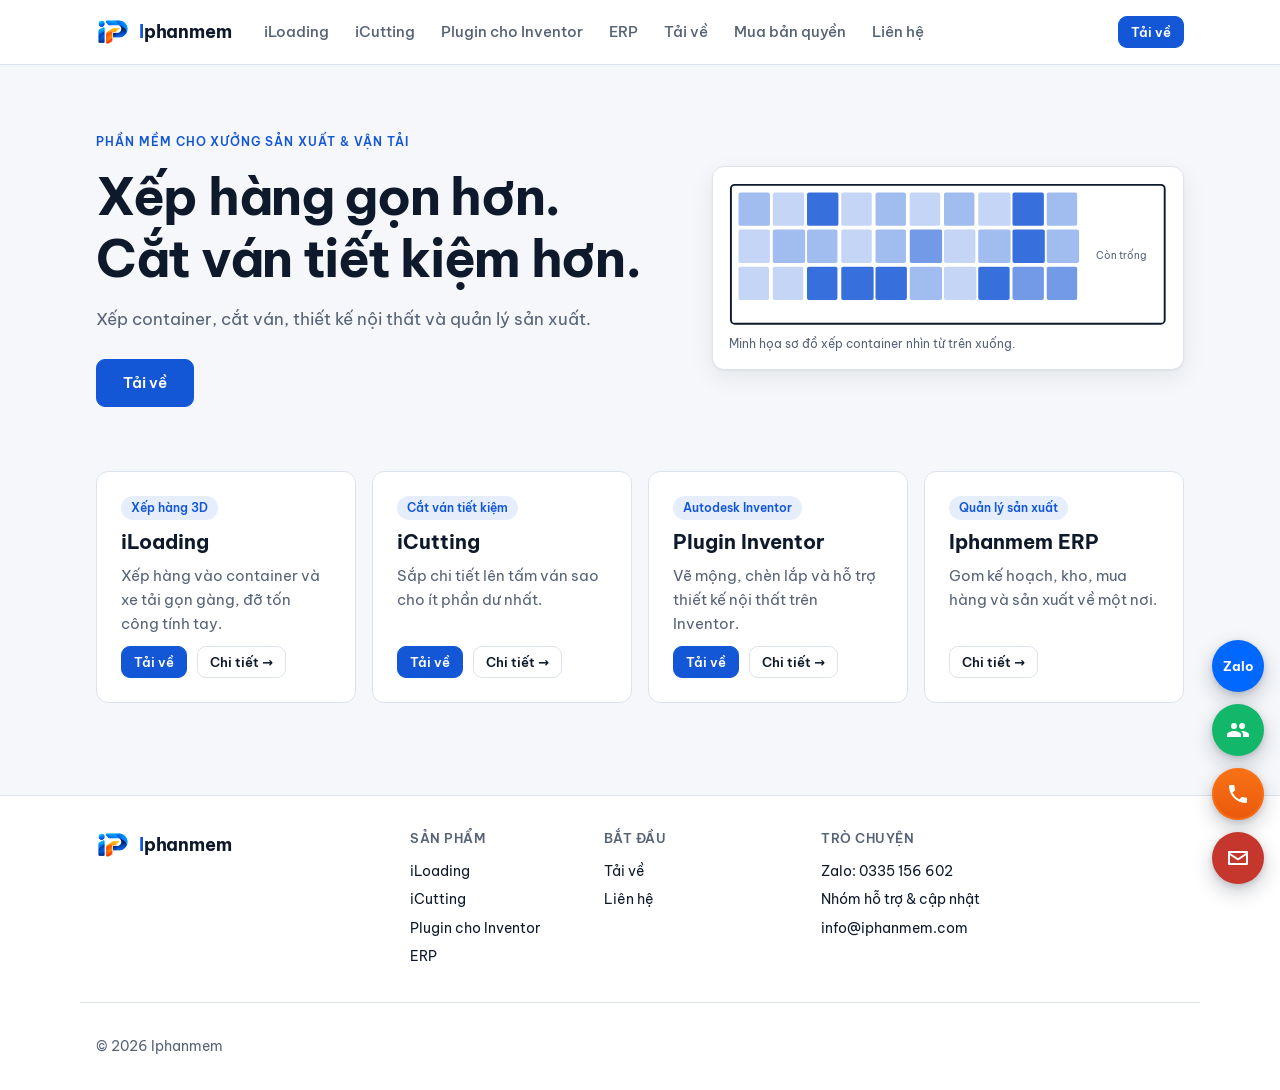
==== commit 1108f6e6: "website: cot nut lien he kieu dock s3d.vn, rut gon noi dung va cap nhat logo" ====
--- a/iphanmem-website/index.html
+++ b/iphanmem-website/index.html
@@ -4,19 +4,19 @@
 <meta charset="utf-8">
 <meta name="viewport" content="width=device-width,initial-scale=1,viewport-fit=cover">
 <title>Iphanmem | Phần mềm xếp hàng, cắt ván và quản lý sản xuất</title>
-<meta name="description" content="Iphanmem làm phần mềm iLoading xếp container, iCutting cắt ván tiết kiệm và ERP quản lý sản xuất. Tải về dùng thử, cần gì nhắn Zalo.">
+<meta name="description" content="Iphanmem làm phần mềm iLoading xếp container, iCutting cắt ván, plugin cho Inventor và ERP quản lý sản xuất. Cần gì nhắn Zalo.">
 <link rel="canonical" href="https://iphanmem.com/">
 <meta property="og:type" content="website"><meta property="og:locale" content="vi_VN">
-<meta property="og:title" content="Iphanmem | Phần mềm xếp hàng, cắt ván và quản lý sản xuất"><meta property="og:description" content="Iphanmem làm phần mềm iLoading xếp container, iCutting cắt ván tiết kiệm và ERP quản lý sản xuất. Tải về dùng thử, cần gì nhắn Zalo."><meta property="og:url" content="https://iphanmem.com/">
-<link rel="icon" href="favicon.svg" type="image/svg+xml">
+<meta property="og:title" content="Iphanmem | Phần mềm xếp hàng, cắt ván và quản lý sản xuất"><meta property="og:description" content="Iphanmem làm phần mềm iLoading xếp container, iCutting cắt ván, plugin cho Inventor và ERP quản lý sản xuất. Cần gì nhắn Zalo."><meta property="og:url" content="https://iphanmem.com/">
+<link rel="icon" href="favicon-32.png" type="image/png" sizes="32x32"><link rel="icon" href="favicon.ico" sizes="any"><link rel="apple-touch-icon" href="apple-touch-icon.png">
 <link rel="preconnect" href="https://fonts.googleapis.com"><link rel="preconnect" href="https://fonts.gstatic.com" crossorigin>
 <link rel="stylesheet" href="https://fonts.googleapis.com/css2?family=Be+Vietnam+Pro:wght@400;500;600;700&family=JetBrains+Mono:wght@400;500&display=swap">
-<link rel="stylesheet" href="style.css?v=2">
+<link rel="stylesheet" href="style.css">
 <script>document.documentElement.classList.add('js')</script>
 </head>
 <body>
 <header class="site-h"><div class="wrap">
-  <a class="logo" href="index.html"><img src="iphanmem-logo.png" alt="" width="38" height="38" style="object-fit:contain;border-radius:6px"><span><b>I</b>phanmem</span></a>
+  <a class="logo" href="index.html"><img src="logo-mark.png" width="34" height="34" alt="iPhanmem"><span><b>I</b>phanmem</span></a>
   <nav id="nav" aria-label="Điều hướng chính"><a href="loading.html">iLoading</a><a href="cutting.html">iCutting</a><a href="inventor.html">Plugin cho Inventor</a><a href="erp.html">ERP</a><a href="download.html">Tải về</a><a href="mua.html">Mua bản quyền</a><a href="contact.html">Liên hệ</a></nav>
   <a class="btn primary sm cta-h" href="download.html">Tải về</a>
   <button class="btn sm menu-btn" aria-label="Mở menu" aria-expanded="false" aria-controls="nav">Menu</button>
@@ -27,27 +27,24 @@
   <div>
     <span class="eyebrow">Phần mềm cho xưởng sản xuất &amp; vận tải</span>
     <h1>Xếp hàng gọn hơn. Cắt ván tiết kiệm hơn.</h1>
-    <p class="lead">Phần mềm xếp hàng, cắt vật liệu và quản lý sản xuất.</p>
-    <div class="row" style="margin-top:26px"><a class="btn primary lg" href="download.html">Tải về</a><a class="btn lg" href="https://zalo.me/0335156602" target="_blank" rel="noopener">Nhắn Zalo cho chúng tôi</a></div>
+    <p class="lead">Xếp container, cắt ván, thiết kế nội thất và quản lý sản xuất.</p>
+    <div class="row" style="margin-top:26px"><a class="btn primary lg" href="download.html">Tải về</a></div>
   </div>
   <div class="card viz"><svg viewBox="0 0 460 150" role="img" aria-label="Sơ đồ nhìn từ trên xuống của một container được xếp kiện"><rect x="2" y="2" width="456" height="146" rx="4" fill="var(--surface)" stroke="var(--ink)" stroke-width="2"/><rect x="10" y="10" width="33" height="35" rx="2" fill="var(--accent)" fill-opacity="0.4"/><rect x="10" y="49" width="33" height="35" rx="2" fill="var(--accent)" fill-opacity="0.25"/><rect x="10" y="88" width="32" height="35" rx="2" fill="var(--accent)" fill-opacity="0.25"/><rect x="46" y="10" width="33" height="35" rx="2" fill="var(--accent)" fill-opacity="0.25"/><rect x="46" y="49" width="34" height="35" rx="2" fill="var(--accent)" fill-opacity="0.4"/><rect x="46" y="88" width="32" height="35" rx="2" fill="var(--accent)" fill-opacity="0.25"/><rect x="82" y="10" width="33" height="35" rx="2" fill="var(--accent)" fill-opacity="0.85"/><rect x="82" y="49" width="32" height="35" rx="2" fill="var(--accent)" fill-opacity="0.4"/><rect x="82" y="88" width="32" height="35" rx="2" fill="var(--accent)" fill-opacity="0.85"/><rect x="118" y="10" width="32" height="35" rx="2" fill="var(--accent)" fill-opacity="0.25"/><rect x="118" y="49" width="32" height="35" rx="2" fill="var(--accent)" fill-opacity="0.25"/><rect x="118" y="88" width="34" height="35" rx="2" fill="var(--accent)" fill-opacity="0.85"/><rect x="154" y="10" width="32" height="35" rx="2" fill="var(--accent)" fill-opacity="0.4"/><rect x="154" y="49" width="32" height="35" rx="2" fill="var(--accent)" fill-opacity="0.4"/><rect x="154" y="88" width="33" height="35" rx="2" fill="var(--accent)" fill-opacity="0.85"/><rect x="190" y="10" width="32" height="35" rx="2" fill="var(--accent)" fill-opacity="0.25"/><rect x="190" y="49" width="34" height="35" rx="2" fill="var(--accent)" fill-opacity="0.6"/><rect x="190" y="88" width="34" height="35" rx="2" fill="var(--accent)" fill-opacity="0.4"/><rect x="226" y="10" width="32" height="35" rx="2" fill="var(--accent)" fill-opacity="0.4"/><rect x="226" y="49" width="33" height="35" rx="2" fill="var(--accent)" fill-opacity="0.25"/><rect x="226" y="88" width="34" height="35" rx="2" fill="var(--accent)" fill-opacity="0.25"/><rect x="262" y="10" width="34" height="35" rx="2" fill="var(--accent)" fill-opacity="0.25"/><rect x="262" y="49" width="34" height="35" rx="2" fill="var(--accent)" fill-opacity="0.4"/><rect x="262" y="88" width="33" height="35" rx="2" fill="var(--accent)" fill-opacity="0.85"/><rect x="298" y="10" width="33" height="35" rx="2" fill="var(--accent)" fill-opacity="0.85"/><rect x="298" y="49" width="34" height="35" rx="2" fill="var(--accent)" fill-opacity="0.85"/><rect x="298" y="88" width="33" height="35" rx="2" fill="var(--accent)" fill-opacity="0.6"/><rect x="334" y="10" width="32" height="35" rx="2" fill="var(--accent)" fill-opacity="0.4"/><rect x="334" y="49" width="34" height="35" rx="2" fill="var(--accent)" fill-opacity="0.4"/><rect x="334" y="88" width="32" height="35" rx="2" fill="var(--accent)" fill-opacity="0.6"/><text x="412" y="80" text-anchor="middle">Còn trống</text></svg><div class="cap">Minh họa sơ đồ xếp container nhìn từ trên xuống.</div></div>
 </div>
-<div class="wrap sec" style="padding-top:16px"><div class="grid g3"><div class="card pcard"><span class="pill">Xếp hàng 3D</span><h3>iLoading</h3><p class="muted">Xếp hàng vào container và xe tải gọn gàng, đỡ tốn công tính tay.</p><div class="row" style="margin-top:auto"><a class="btn primary sm" href="download.html#loading">Tải về</a><a class="btn sm" href="loading.html">Xem chi tiết →</a></div></div><div class="card pcard"><span class="pill">Cắt ván tiết kiệm</span><h3>iCutting</h3><p class="muted">Sắp chi tiết lên tấm ván sao cho ít phần dư nhất.</p><div class="row" style="margin-top:auto"><a class="btn primary sm" href="download.html#cutting">Tải về</a><a class="btn sm" href="cutting.html">Xem chi tiết →</a></div></div><div class="card pcard"><span class="pill">Quản lý sản xuất</span><h3>Iphanmem ERP</h3><p class="muted">Gom kế hoạch, kho, mua hàng và sản xuất về một nơi.</p><div class="row" style="margin-top:auto"><a class="btn sm" href="erp.html">Xem chi tiết →</a></div></div><div class="card pcard"><span class="pill">Thiết kế Inventor</span><h3>Plugin cho Inventor</h3><p class="muted">Vẽ mộng, chèn lắp và hỗ trợ thiết kế.</p><div class="row" style="margin-top:auto"><a class="btn primary sm" href="download.html#inventor">Tải về</a></div></div></div></div>
-<div class="wrap"><div class="band"><h2>Bạn đang cần một giải pháp riêng cho xưởng của mình?</h2><a class="btn lg" href="https://zalo.me/0335156602" target="_blank" rel="noopener">Nhắn Zalo cho chúng tôi</a></div></div>
+<div class="wrap sec" style="padding-top:16px"><div class="grid g4"><div class="card pcard"><span class="pill">Xếp hàng 3D</span><h3>iLoading</h3><p class="muted">Xếp hàng vào container và xe tải gọn gàng, đỡ tốn công tính tay.</p><div class="row" style="margin-top:auto"><a class="btn primary sm" href="download.html#loading">Tải về</a><a class="btn sm" href="loading.html">Chi tiết →</a></div></div><div class="card pcard"><span class="pill">Cắt ván tiết kiệm</span><h3>iCutting</h3><p class="muted">Sắp chi tiết lên tấm ván sao cho ít phần dư nhất.</p><div class="row" style="margin-top:auto"><a class="btn primary sm" href="download.html#cutting">Tải về</a><a class="btn sm" href="cutting.html">Chi tiết →</a></div></div><div class="card pcard"><span class="pill">Autodesk Inventor</span><h3>Plugin Inventor</h3><p class="muted">Vẽ mộng, chèn lắp và hỗ trợ thiết kế nội thất trên Inventor.</p><div class="row" style="margin-top:auto"><a class="btn primary sm" href="download.html#inventor">Tải về</a><a class="btn sm" href="inventor.html">Chi tiết →</a></div></div><div class="card pcard"><span class="pill">Quản lý sản xuất</span><h3>Iphanmem ERP</h3><p class="muted">Gom kế hoạch, kho, mua hàng và sản xuất về một nơi.</p><div class="row" style="margin-top:auto"><a class="btn sm" href="erp.html">Chi tiết →</a></div></div></div></div>
 
 </main>
 <footer class="foot">
   <div class="wrap">
-    <div><a class="logo" style="padding:0" href="index.html"><img src="iphanmem-logo.png" alt="" width="38" height="38" style="object-fit:contain;border-radius:6px"><span><b>I</b>phanmem</span></a>
-      <p class="muted" style="margin-top:10px;max-width:34ch">Phần mềm giúp xếp hàng, cắt ván và quản lý sản xuất dễ dàng hơn.</p></div>
-    <div><h4>Sản phẩm</h4><a href="loading.html">iLoading</a><a href="cutting.html">iCutting</a><a href="erp.html">ERP</a></div>
+    <div><a class="logo" style="padding:0" href="index.html"><img src="logo-mark.png" width="34" height="34" alt="iPhanmem"><span><b>I</b>phanmem</span></a></div>
+    <div><h4>Sản phẩm</h4><a href="loading.html">iLoading</a><a href="cutting.html">iCutting</a><a href="inventor.html">Plugin cho Inventor</a><a href="erp.html">ERP</a></div>
     <div><h4>Bắt đầu</h4><a href="download.html">Tải về</a><a href="contact.html">Liên hệ</a></div>
     <div><h4>Trò chuyện</h4><a href="https://zalo.me/0335156602" target="_blank" rel="noopener">Zalo: 0335 156 602</a><a href="https://zalo.me/g/lzfrenrwcuc4qvryt96q" target="_blank" rel="noopener">Nhóm hỗ trợ &amp; cập nhật</a><a href="mailto:info@iphanmem.com">info@iphanmem.com</a></div>
   </div>
-  <div class="wrap legal">© 2026 Iphanmem. Thông tin pháp nhân, điều khoản và chính sách bảo mật sẽ được cập nhật sớm.</div>
+  <div class="wrap legal">© 2026 Iphanmem</div>
 </footer>
-<a class="zalo-group-fab" href="https://zalo.me/g/lzfrenrwcuc4qvryt96q" target="_blank" rel="noopener" aria-label="Vào nhóm hỗ trợ Zalo"><svg aria-hidden="true" width="20" height="20" viewBox="0 0 24 24" fill="none" stroke="currentColor" stroke-width="1.8" stroke-linecap="round" stroke-linejoin="round"><circle cx="9" cy="8" r="3"/><path d="M3 19v-1a6 6 0 0 1 12 0v1M16 5a3 3 0 0 1 0 6M17 13a5 5 0 0 1 4 5v1"/></svg><span>Nhóm Zalo</span></a>
-<a class="zalo-fab" href="https://zalo.me/0335156602" target="_blank" rel="noopener" aria-label="Nhắn Zalo cho Iphanmem">Chat Zalo</a>
+<nav class="cf-dock" aria-label="Liên hệ"><a class="cf-btn cf-zalo" href="https://zalo.me/0335156602" target="_blank" rel="noopener" aria-label="Chat Zalo"><span class="cf-word">Zalo</span><span class="cf-tip">Chat Zalo</span></a><a class="cf-btn cf-group" href="https://zalo.me/g/lzfrenrwcuc4qvryt96q" target="_blank" rel="noopener" aria-label="Nhóm hỗ trợ &amp; cập nhật"><svg viewBox="0 0 24 24" width="24" height="24" fill="currentColor" aria-hidden="true"><path d="M16 11a3 3 0 1 0-2.8-4 3 3 0 0 0 2.8 4zM8 11a3 3 0 1 0-3-3 3 3 0 0 0 3 3zm0 2c-2.3 0-7 1.2-7 3.5V19h14v-2.5C15 14.2 10.3 13 8 13zm8 0c-.3 0-.6 0-1 .1 1.2.9 2 2 2 3.4V19h6v-2.5c0-2.3-4.7-3.5-7-3.5z"/></svg><span class="cf-tip">Nhóm hỗ trợ &amp; cập nhật</span></a><a class="cf-btn cf-phone" href="tel:0335156602" aria-label="Gọi 0335 156 602"><svg viewBox="0 0 24 24" width="24" height="24" fill="currentColor" aria-hidden="true"><path d="M6.6 10.8a15.1 15.1 0 0 0 6.6 6.6l2.2-2.2a1 1 0 0 1 1-.25 11.4 11.4 0 0 0 3.6.57 1 1 0 0 1 1 1V20a1 1 0 0 1-1 1A17 17 0 0 1 3 4a1 1 0 0 1 1-1h3.5a1 1 0 0 1 1 1c0 1.25.2 2.45.57 3.6a1 1 0 0 1-.25 1z"/></svg><span class="cf-tip">0335 156 602</span></a><a class="cf-btn cf-mail" href="mailto:info@iphanmem.com" aria-label="Gửi email"><svg viewBox="0 0 24 24" width="24" height="24" fill="currentColor" aria-hidden="true"><path d="M3 5h18a1 1 0 0 1 1 1v12a1 1 0 0 1-1 1H3a1 1 0 0 1-1-1V6a1 1 0 0 1 1-1zm9 7.2L20 7H4l8 5.2zM4 17h16V9.3l-8 5.2-8-5.2V17z"/></svg><span class="cf-tip">info@iphanmem.com</span></a></nav>
 <script src="script.js" defer></script>
 </body>
 </html>
--- a/iphanmem-website/style.css
+++ b/iphanmem-website/style.css
@@ -143,9 +143,6 @@
 .rel ul{margin:8px 0 0;padding-left:18px}
 .code{margin:16px 0 0;padding:14px 16px;background:var(--surface2);border:1px solid var(--line);border-radius:10px;overflow-x:auto}
 .rel{scroll-margin-top:84px}
-/* nút Zalo nổi */
-.zalo-fab{position:fixed;right:16px;bottom:calc(16px + env(safe-area-inset-bottom,0px));z-index:15;background:var(--accent);color:var(--accent-ink);font-weight:600;padding:11px 18px;border-radius:99px;box-shadow:var(--shadow)}
-.zalo-fab:hover{filter:brightness(1.08)}
 /* chân trang: không để email dài làm tràn ngang trên điện thoại */
 .foot .wrap>div{min-width:0}
 .foot .wrap{grid-template-columns:1.2fr .7fr .8fr 1.5fr}
@@ -153,6 +150,22 @@
 @media(max-width:520px){.foot .wrap{grid-template-columns:minmax(0,1fr)}.foot a{overflow-wrap:anywhere}}
 .foot .wrap.legal{display:block}
 .foot a.logo{display:flex}
-.zalo-group-fab{position:fixed;right:16px;bottom:calc(72px + env(safe-area-inset-bottom,0px));z-index:15;display:inline-flex;align-items:center;gap:8px;background:#fff;color:var(--accent);border:1px solid var(--accent);font-weight:600;padding:10px 16px;border-radius:99px;box-shadow:var(--shadow)}
-.zalo-group-fab:hover{background:var(--surface2)}
-.zalo-group-fab:focus-visible{outline:3px solid var(--accent);outline-offset:3px}
+.logo img{display:block;width:34px;height:34px;border-radius:0}
+
+/* Cot nut lien he co dinh kieu dock (Zalo, nhom Zalo, goi, email) theo mau s3d.vn */
+.cf-dock{position:fixed;right:16px;bottom:calc(16px + env(safe-area-inset-bottom,0px));z-index:40;display:flex;flex-direction:column;gap:12px}
+.cf-btn{position:relative;width:52px;height:52px;border-radius:50%;display:grid;place-items:center;color:#fff;font-weight:700;font-size:13px;text-decoration:none;box-shadow:0 8px 20px rgba(15,23,42,.22),0 2px 6px rgba(15,23,42,.14);transition:transform .18s,box-shadow .18s}
+.cf-btn:hover{transform:translateY(-2px);box-shadow:0 12px 26px rgba(15,23,42,.28),0 3px 8px rgba(15,23,42,.16)}
+.cf-zalo{background:#0068ff}
+.cf-group{background:#12b76a}
+.cf-phone{background:linear-gradient(180deg,#f97316,#ea580c);position:relative}
+.cf-mail{background:#c5372c}
+.cf-tip{position:absolute;right:calc(100% + 10px);top:50%;transform:translateY(-50%);background:#0f172a;color:#fff;font-weight:600;font-size:13px;white-space:nowrap;padding:6px 10px;border-radius:8px;opacity:0;pointer-events:none;transition:opacity .15s}
+.cf-btn:hover .cf-tip,.cf-btn:focus-visible .cf-tip{opacity:1}
+
+/* Vong song nhap nhay cho nut goi dien giong s3d.vn */
+.cf-phone::after{content:'';position:absolute;top:0;right:0;bottom:0;left:0;border-radius:50%;border:2px solid rgba(249,115,22,.65);animation:cf-ring 1.8s ease-out infinite}
+@keyframes cf-ring{0%{transform:scale(1);opacity:.8}100%{transform:scale(1.55);opacity:0}}
+@media (prefers-reduced-motion: reduce){.cf-phone::after{animation:none;opacity:0}}
+
+@media (max-width:640px){.cf-dock{right:10px;bottom:12px;gap:8px}.cf-btn{width:46px;height:46px}.cf-tip{display:none}}
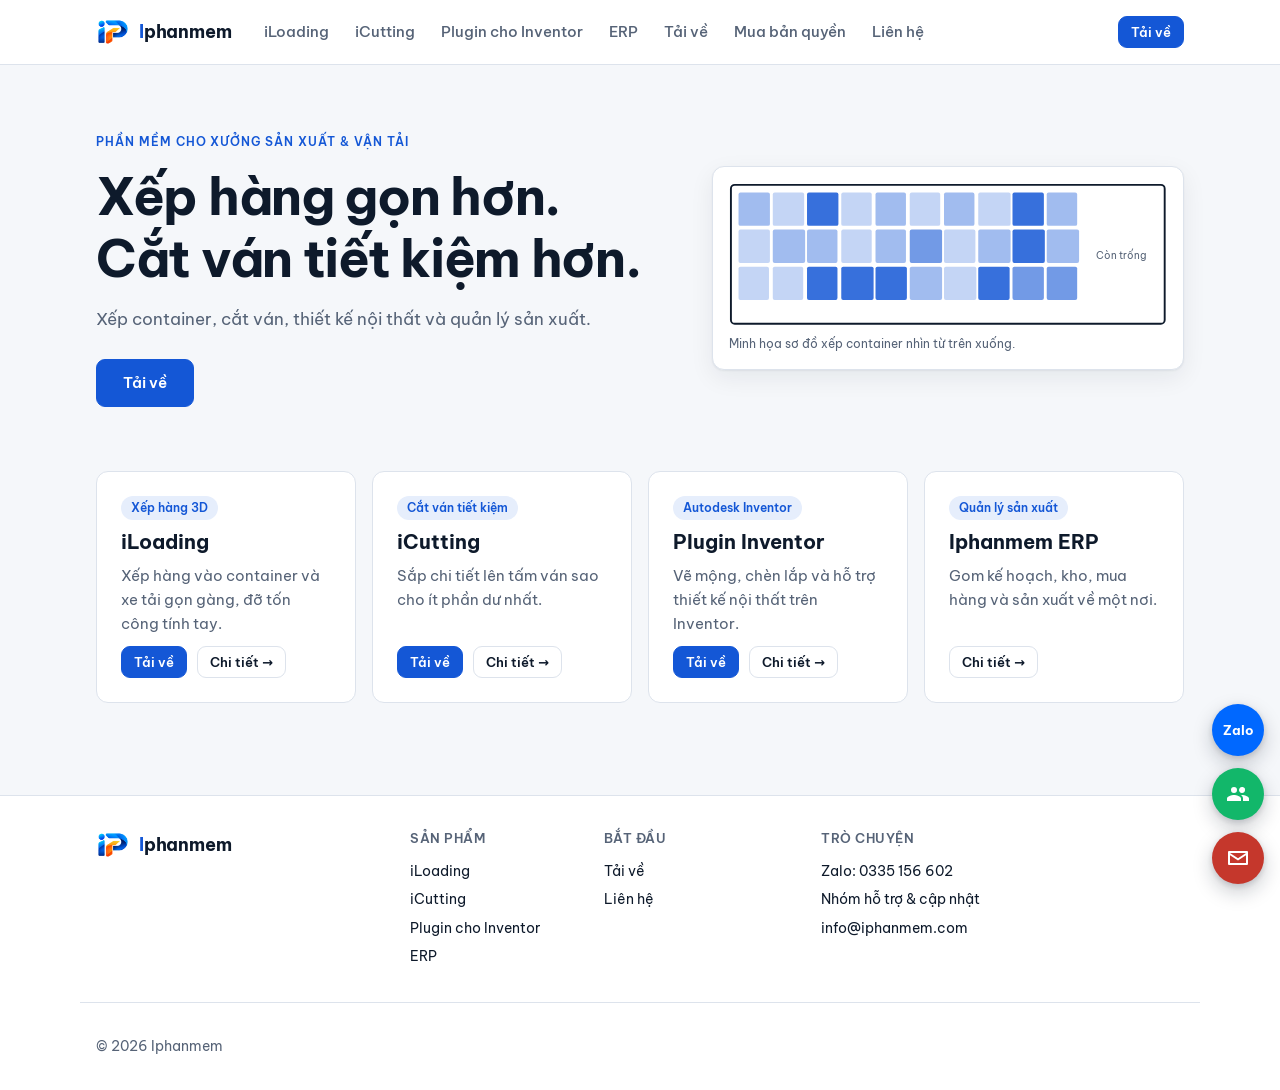
==== commit 5100c4b7: "website: bo nut goi dien thoai tren thanh lien he co dinh" ====
--- a/iphanmem-website/index.html
+++ b/iphanmem-website/index.html
@@ -44,7 +44,7 @@
   </div>
   <div class="wrap legal">© 2026 Iphanmem</div>
 </footer>
-<nav class="cf-dock" aria-label="Liên hệ"><a class="cf-btn cf-zalo" href="https://zalo.me/0335156602" target="_blank" rel="noopener" aria-label="Chat Zalo"><span class="cf-word">Zalo</span><span class="cf-tip">Chat Zalo</span></a><a class="cf-btn cf-group" href="https://zalo.me/g/lzfrenrwcuc4qvryt96q" target="_blank" rel="noopener" aria-label="Nhóm hỗ trợ &amp; cập nhật"><svg viewBox="0 0 24 24" width="24" height="24" fill="currentColor" aria-hidden="true"><path d="M16 11a3 3 0 1 0-2.8-4 3 3 0 0 0 2.8 4zM8 11a3 3 0 1 0-3-3 3 3 0 0 0 3 3zm0 2c-2.3 0-7 1.2-7 3.5V19h14v-2.5C15 14.2 10.3 13 8 13zm8 0c-.3 0-.6 0-1 .1 1.2.9 2 2 2 3.4V19h6v-2.5c0-2.3-4.7-3.5-7-3.5z"/></svg><span class="cf-tip">Nhóm hỗ trợ &amp; cập nhật</span></a><a class="cf-btn cf-phone" href="tel:0335156602" aria-label="Gọi 0335 156 602"><svg viewBox="0 0 24 24" width="24" height="24" fill="currentColor" aria-hidden="true"><path d="M6.6 10.8a15.1 15.1 0 0 0 6.6 6.6l2.2-2.2a1 1 0 0 1 1-.25 11.4 11.4 0 0 0 3.6.57 1 1 0 0 1 1 1V20a1 1 0 0 1-1 1A17 17 0 0 1 3 4a1 1 0 0 1 1-1h3.5a1 1 0 0 1 1 1c0 1.25.2 2.45.57 3.6a1 1 0 0 1-.25 1z"/></svg><span class="cf-tip">0335 156 602</span></a><a class="cf-btn cf-mail" href="mailto:info@iphanmem.com" aria-label="Gửi email"><svg viewBox="0 0 24 24" width="24" height="24" fill="currentColor" aria-hidden="true"><path d="M3 5h18a1 1 0 0 1 1 1v12a1 1 0 0 1-1 1H3a1 1 0 0 1-1-1V6a1 1 0 0 1 1-1zm9 7.2L20 7H4l8 5.2zM4 17h16V9.3l-8 5.2-8-5.2V17z"/></svg><span class="cf-tip">info@iphanmem.com</span></a></nav>
+<nav class="cf-dock" aria-label="Liên hệ"><a class="cf-btn cf-zalo" href="https://zalo.me/0335156602" target="_blank" rel="noopener" aria-label="Chat Zalo"><span class="cf-word">Zalo</span><span class="cf-tip">Chat Zalo</span></a><a class="cf-btn cf-group" href="https://zalo.me/g/lzfrenrwcuc4qvryt96q" target="_blank" rel="noopener" aria-label="Nhóm hỗ trợ &amp; cập nhật"><svg viewBox="0 0 24 24" width="24" height="24" fill="currentColor" aria-hidden="true"><path d="M16 11a3 3 0 1 0-2.8-4 3 3 0 0 0 2.8 4zM8 11a3 3 0 1 0-3-3 3 3 0 0 0 3 3zm0 2c-2.3 0-7 1.2-7 3.5V19h14v-2.5C15 14.2 10.3 13 8 13zm8 0c-.3 0-.6 0-1 .1 1.2.9 2 2 2 3.4V19h6v-2.5c0-2.3-4.7-3.5-7-3.5z"/></svg><span class="cf-tip">Nhóm hỗ trợ &amp; cập nhật</span></a><a class="cf-btn cf-mail" href="mailto:info@iphanmem.com" aria-label="Gửi email"><svg viewBox="0 0 24 24" width="24" height="24" fill="currentColor" aria-hidden="true"><path d="M3 5h18a1 1 0 0 1 1 1v12a1 1 0 0 1-1 1H3a1 1 0 0 1-1-1V6a1 1 0 0 1 1-1zm9 7.2L20 7H4l8 5.2zM4 17h16V9.3l-8 5.2-8-5.2V17z"/></svg><span class="cf-tip">info@iphanmem.com</span></a></nav>
 <script src="script.js" defer></script>
 </body>
 </html>
--- a/iphanmem-website/style.css
+++ b/iphanmem-website/style.css
@@ -158,14 +158,8 @@
 .cf-btn:hover{transform:translateY(-2px);box-shadow:0 12px 26px rgba(15,23,42,.28),0 3px 8px rgba(15,23,42,.16)}
 .cf-zalo{background:#0068ff}
 .cf-group{background:#12b76a}
-.cf-phone{background:linear-gradient(180deg,#f97316,#ea580c);position:relative}
 .cf-mail{background:#c5372c}
 .cf-tip{position:absolute;right:calc(100% + 10px);top:50%;transform:translateY(-50%);background:#0f172a;color:#fff;font-weight:600;font-size:13px;white-space:nowrap;padding:6px 10px;border-radius:8px;opacity:0;pointer-events:none;transition:opacity .15s}
 .cf-btn:hover .cf-tip,.cf-btn:focus-visible .cf-tip{opacity:1}
 
-/* Vong song nhap nhay cho nut goi dien giong s3d.vn */
-.cf-phone::after{content:'';position:absolute;top:0;right:0;bottom:0;left:0;border-radius:50%;border:2px solid rgba(249,115,22,.65);animation:cf-ring 1.8s ease-out infinite}
-@keyframes cf-ring{0%{transform:scale(1);opacity:.8}100%{transform:scale(1.55);opacity:0}}
-@media (prefers-reduced-motion: reduce){.cf-phone::after{animation:none;opacity:0}}
-
 @media (max-width:640px){.cf-dock{right:10px;bottom:12px;gap:8px}.cf-btn{width:46px;height:46px}.cf-tip{display:none}}
